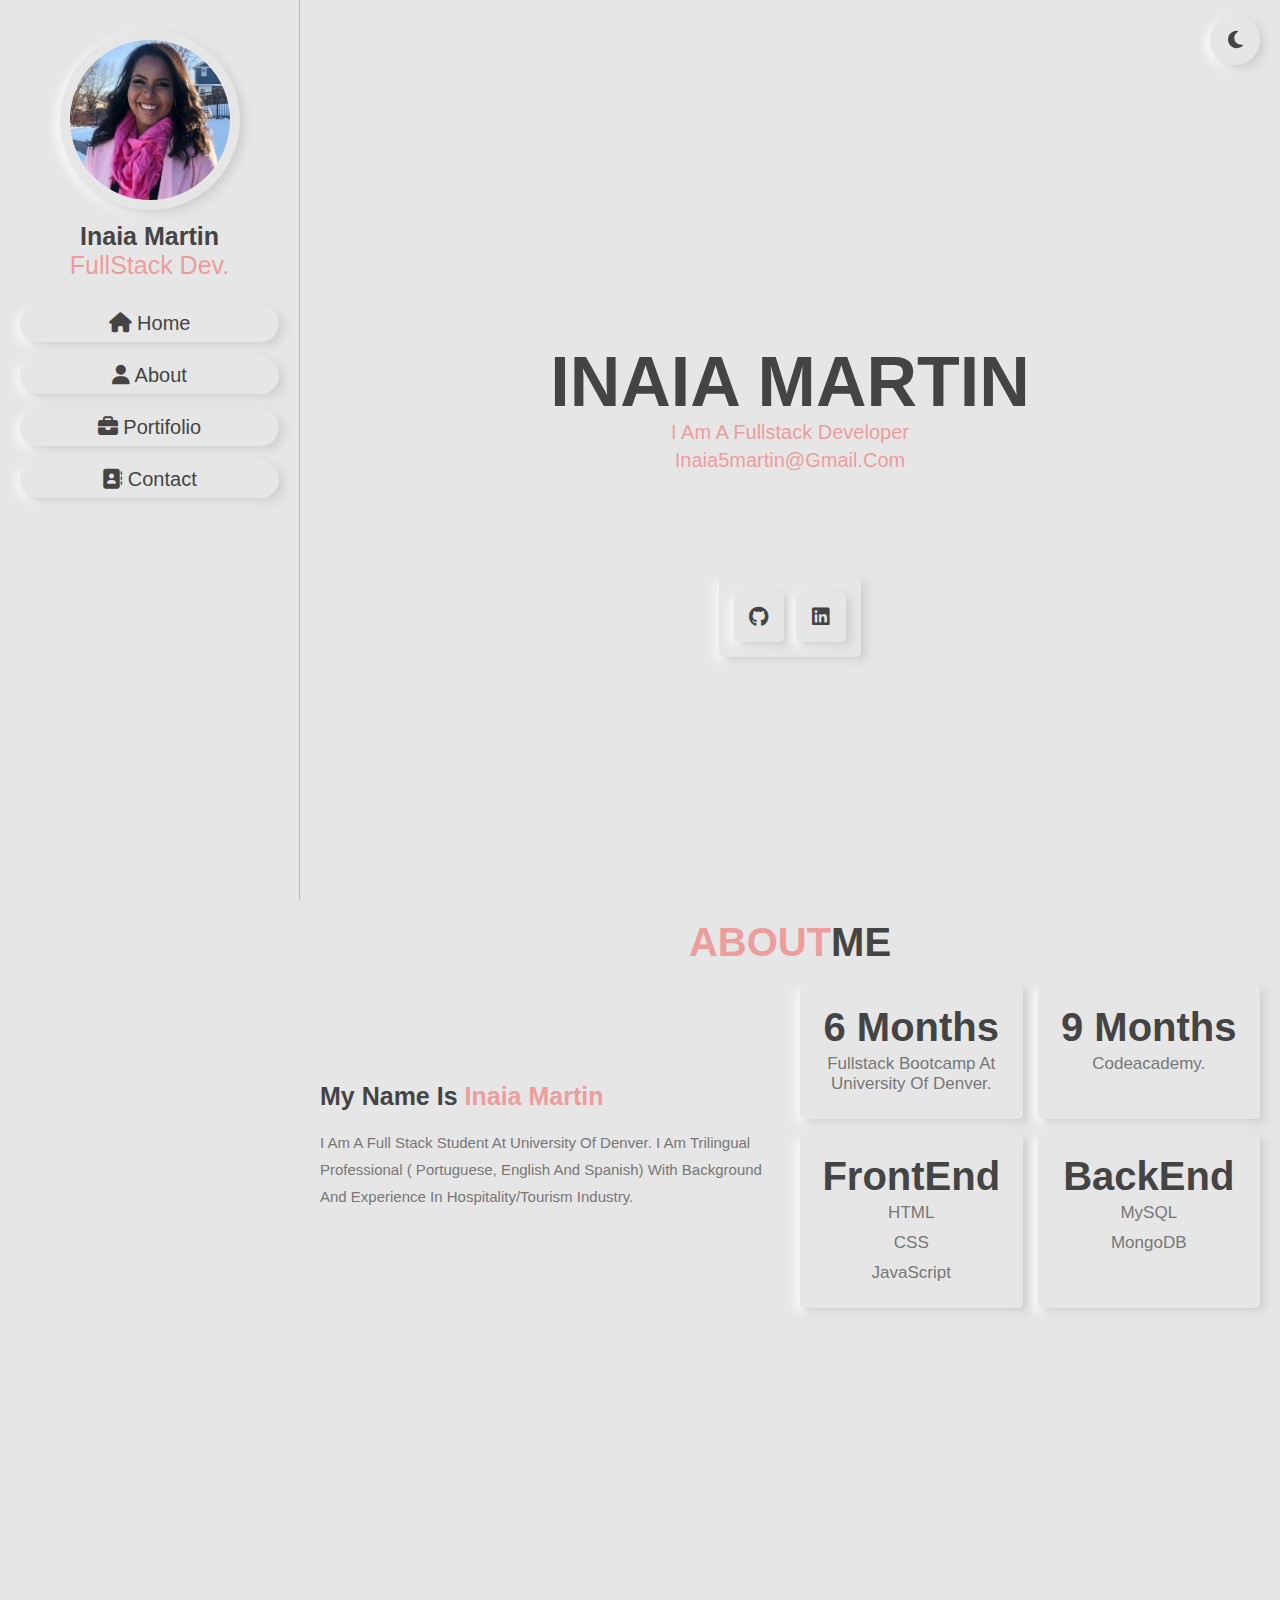
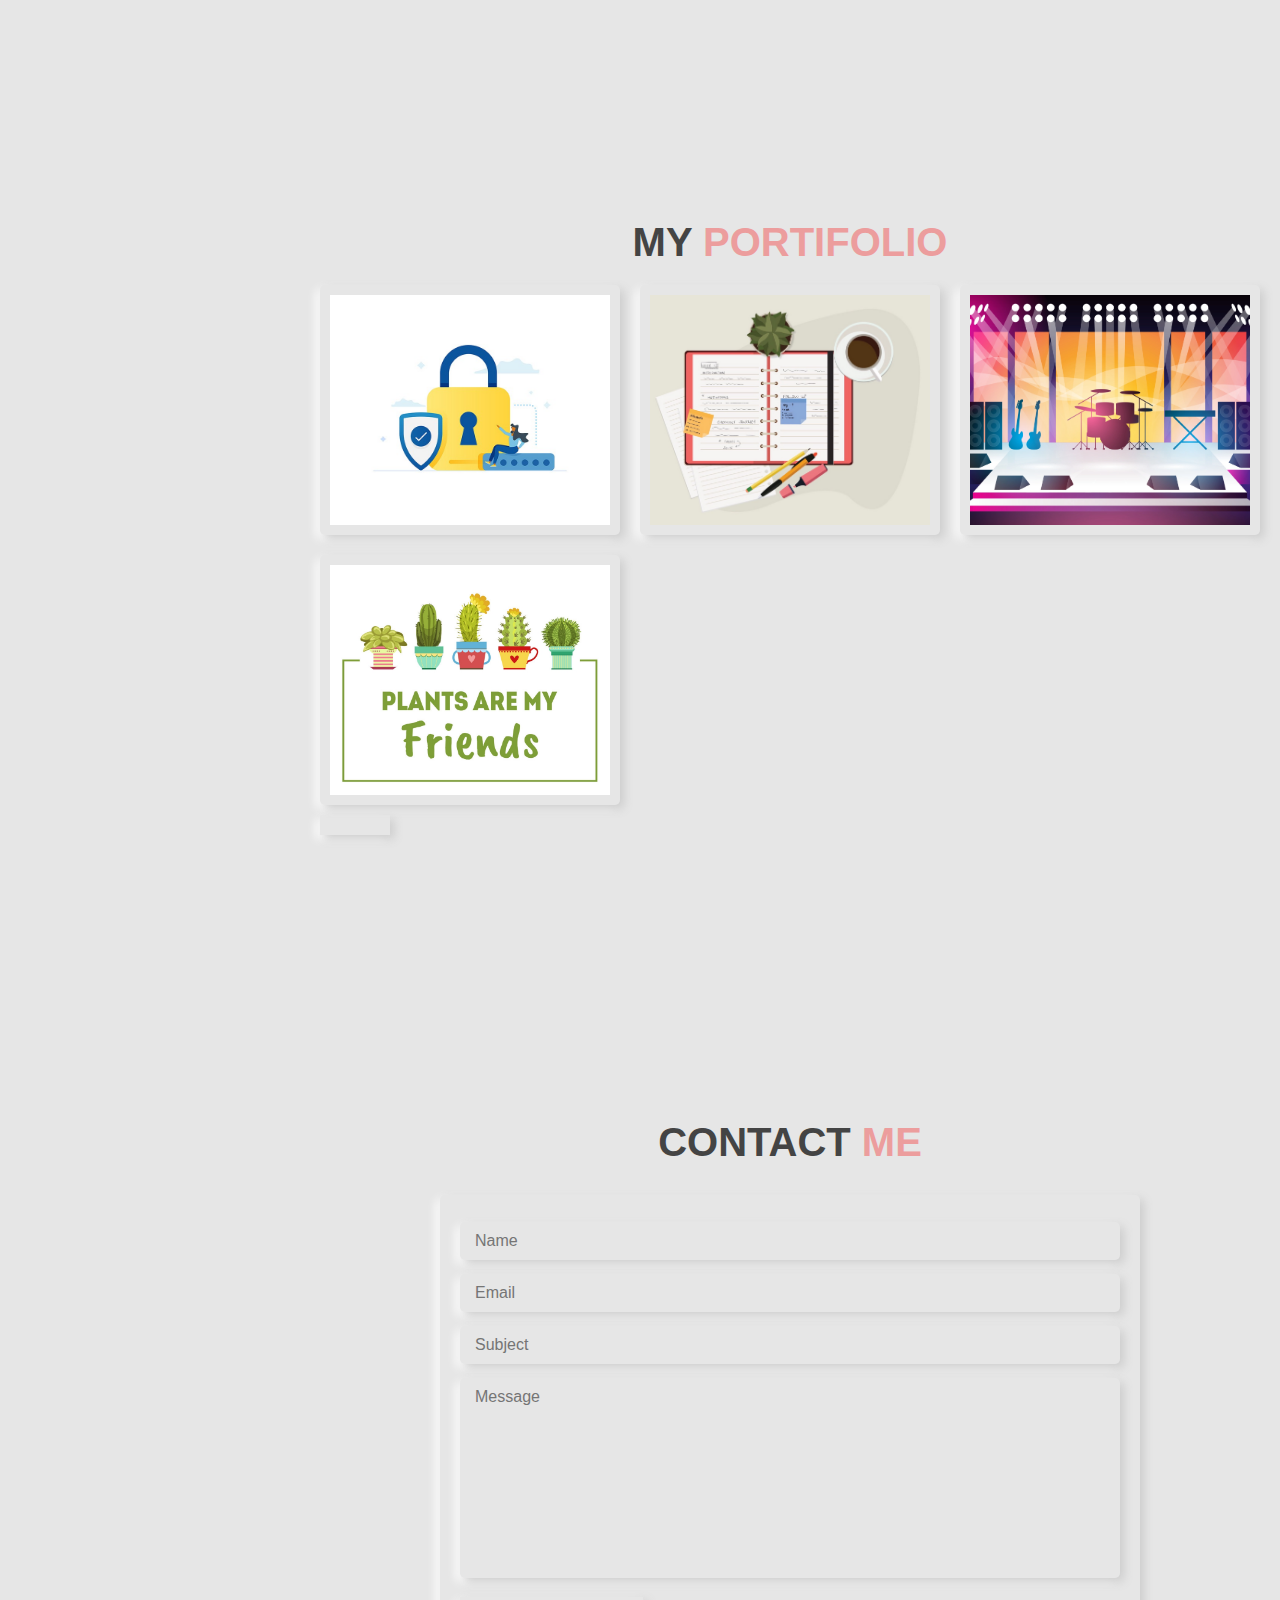
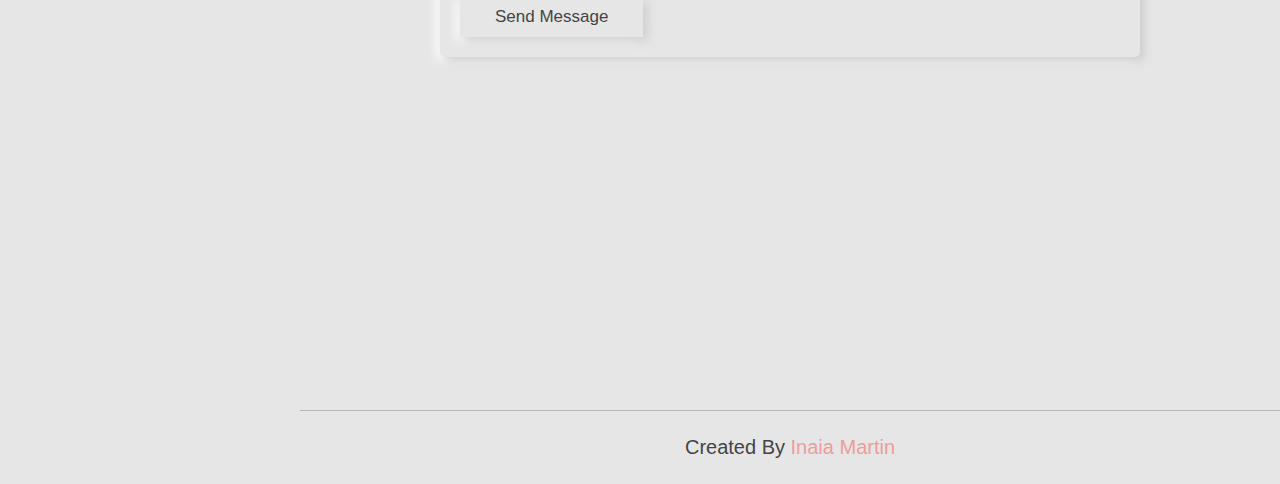
==== index.html @ 0f5310a0 "Merge pull request #1 from InaiaK/update-1" ====
<!DOCTYPE html>
<html lang="en">
<head>
    <meta charset="UTF-8">
    <meta http-equiv="X-UA-Compatible" content="IE=edge">
    <meta name="viewport" content="width=device-width, initial-scale=1.0">
    <title>Home</title>
  <!-- custom css file link  -->
    <link rel="stylesheet" href="css/style.css">

    <!-- font link-->
    <link rel="stylesheet"  href="https://cdnjs.cloudflare.com/ajax/libs/font-awesome/6.1.1/css/all.min.css">
</head>

<body>

<!-- header section-->

<header class="header">

<div class="user">
    <img src="./images/inaia.jpeg" alt ="">
    <h3>Inaia Martin</h3>
    <p>FullStack Dev.</p>
</div>
    <nav class ="navbar">
        <a href="#home"> <i class="fas fa-home"></i><span>                                        Home</span></a>
        <a href="#about"> <i class="fas fa-user"></i><span>                                      About</span></a>
        <a href="#portifolio"> <i class="fas fa-briefcase"></i><span>                            Portifolio</span></a>
        <a href="#contact"> <i class="fas fa-address-book"></i><span>                            Contact</span></a>
    </nav>
</header>

<div id="menu-btn" class="fas fa-bars"></div>

<!-- theme toggler -->
<div id="theme-toggler" class="fas fa-moon"></div>

<!-- home section -->
<section class="home" id="home">

    <div class="content">
        <h3> Inaia Martin</h3>
        <p>I am a fullstack developer</p>         
        <p>inaia5martin@gmail.com</p>
        <a href="#home"></a>
    </div>

<div class="share">
    <a href="https://github.com/InaiaK" target="_blank" class="fab fa-github"></a>
    <a href="https://www.linkedin.com/in/inai%C3%A1-m-52660b16a/" target="_blank" class="fab fa-linkedin"></a>
</div>
</section>

<!-- About section -->

<section class="about" id="about">

    <h1 class="heading"><span>About</span>me</h1>

    <div class="row">
        <div class="content">
            <h3>my name is <span>Inaia Martin</span></h3>
    <p> I am a full stack student at University of Denver.
        I am trilingual professional ( Portuguese, English and Spanish) with background and experience in hospitality/tourism industry.
</p>
        </div>
        <div class="box-container">
            <div class="box">
                <h3>6 months</h3>
                <p>Fullstack bootcamp at University of Denver. </p>
                </div>
                <div class="box">
                    <h3>9 months</h3>
                    <p>Codeacademy.</p>
                    </div>
                    <div class="box">
                        <h3>FrontEnd</h3>
                        <p>HTML </p>
                        <p>CSS </p>
                        <p>JavaScript </p>
                        </div>
                        <div class="box">
                            <h3> BackEnd</h3>
                            <p>MySQL </p>
                            <p>MongoDB</p>
                             </div>

            </div>
        </div>
    </div>
</section>

<!-- Portifolio section -->

<section class="portifolio" id="portifolio">

    <h1 class="heading"> my <span>portifolio</span></h1>

    <div class="box-container">

        <div class="box">
            <img src="images/password.jpeg" alt="password">
            <div class="content">
                <h3>
              <a href="https://inaiak.github.io/Password-generator/" target="_blank">Password-generator</a>
              <a href="https://github.com/InaiaK/Password-generator" target="_blank">(repo link)</a>
            </h3>
        </div>
        </div>
            <div class="box">
                <img src="images/notetaker.jpeg" alt="notetaker">
                <div class="content">
                    <h3>
                  <a href="https://tranquil-dawn-45157.herokuapp.com/" target="_blank">Note taker</a>
                  <a href="https://github.com/InaiaK/Note-Taker" target="_blank">(repo link)</a>
                </h3>
                </div>
            </div>


                <div class="box">
                    <img src="images/event2.webp" alt="event">
                    <div class="content">
                        <h3>
                      <a href="https://inaiak.github.io/eventListener/" target="_blank">eventListner</a>
                      <a href="https://github.com/InaiaK/eventListener" target="_blank">(repo link)</a>
                    </h3>
                    </div>
                </div>

                    <div class="box">
                        <img src="images/plants.jpg" alt="plants">
                        <div class="content">
                            <h3>
                          <a href=" https://plant-friend.herokuapp.com/" target="_blank">Plant Friend</a>
                          <a href="https://github.com/InaiaK/PlantFriend" target="_blank">(repo link)</a>
                        </h3>
                        </div>
                    </div>
    </div>
    <a href="#portifolio" class="btn"></a>
</section>


<!-- Contact section -->


<section class="contact" id="contact">

    <h1 class="heading"> contact <span>me </span></h1>

    <form action="https://formsubmit.co/inaia5martin@gmail.com" method="POST" enctype="text/plain">  
        <input type="text" name="name" placeholder="Name" class="box" required>
        <input type="email" name="email" placeholder="Email" class="box" required>
        <input type="text" name="subject" placeholder="Subject" class="box" required>
        <textarea name="message" class="box" placeholder="Message" id="" cols="30" rows="10"></textarea>
        <input type="submit" value="send message" class="btn">

    </form>
    <a href="#contact"></a>
</section>

<!-- Credits section -->

<div class="credits"> created by <span>inaia martin</span></div>



    <!-- js file link-->
    <script type="text/javascript" src="script.js"></script>
</body>
</html>
---- css/style.css ----
@import url('https://fonts.googleapis.com/css2?family=Dancing+Script:wght@600&family=Hind+Siliguri:wght@300;600&family=Inspiration&family=Lobster&family=Roboto+Slab:wght@300&family=Rubik:ital,wght@0,500;1,300&display=swap');

:root{
    --pink: #ec9d9d;
    --black:#444;
    --light-color:#777;
    --bg-color:#e6e6e6;
    --border:.1rem solid rgba(0,0,0,.2);
    --box-shadow:.4rem .4rem 1rem #ccc,
                  -.4rem .4rem 1rem #fff;
    --box-shadow-inset:.4rem .4rem 1rem #ccc inset,
                 -.4rem .4rem 1rem #fff inset;
}

*{
    font-family: 'Dancing', arial;
    margin:0; padding:0;
    box-sizing: border-box;
    outline: none; border:none;
    text-decoration: none;
    text-transform: capitalize;
    transition: .2s linear;
}

html{
    font-size: 62.5% ;
    overflow-x: hidden;
    scroll-behavior: smooth;
}

body{
    background: var(--bg-color);
    padding-left: 30rem;
}

body.active{
    --black:#fff;
    --light-color:#ddd;
    --bg-color:#222;
    --border:.1rem solid rgba(0,0,0,.4);
    --box-shadow:.4rem .4rem 1rem #111,
                  -.4rem .4rem 1rem #333;
    --box-shadow-inset:.4rem .4rem 1rem #111 inset,
                 -.4rem .4rem 1rem #333 inset;

}

section{
    min-height: 100vh ;
    padding:2rem;
}

.btn{
    margin-top: 1rem;
    display:inline-block;
    padding:1rem 3.5rem;
    border-right: .5rem;
    font-size: 1.7rem;
    cursor:pointer;
    background: none;
    color:var(--black);
    box-shadow: var(--box-shadow);
}

.btn:hover{
    box-shadow: var(--box-shadow-inset);
    color:var(--pink);
}

.heading{
    text-align: center;
    font-size: 4rem;
    color:var(--black);
    text-transform: uppercase;
    padding-bottom: 2rem;
}

.heading span{
    color:var(--pink);
    text-transform: uppercase;
}

.header{
    position: fixed;
    top:0; left:0;
    z-index:999;
    background: var(--bg-color);
    width: 30rem;
    border-right: var(--border);
    height: 100%;
    padding:2rem;
    text-align: center;
}

.header .user img{
    border-radius: 50%;
    margin:1rem 0;
    border:1rem solid transparent;
    border-right: 50%;
    height: 18rem;
    width:18rem;
    box-shadow: var(--box-shadow) ;
}

.header .user h3{
    color:var(--black);
    font-size:2.5rem;
}

.header .user p{
    color:var(--pink);
    font-size:2.5rem;
}

.header .navbar{
    padding-top:1rem;
}

.header .navbar a{
    display: block;
    margin:1.5rem 0;
    padding: .7rem;
    border-radius: 5rem;
    font-size: 2rem;
    box-shadow: var(--box-shadow);
    color:var(--black);
}

.header .navbar a:hover{
    box-shadow: var(--box-shadow-inset);
}

#menu-btn{
    position: fixed;
    top:1.5rem; left: 2rem;
    z-index: 1000;
    height: 5rem;
    width: 5rem;
    line-height: 5rem;
    border-radius: 50%;
    font-size: 2rem;
    cursor: pointer;
    box-shadow: var(--box-shadow);
    text-align: center;
    color: var(--black);
    display: none;
}

#menu-btn:hover{
    color:var(--pink);
    box-shadow: var(--box-shadow-inset);
}

#theme-toggler{
    position: fixed;
    top:1.5rem; right: 2rem;
    z-index: 1000;
    height: 5rem;
    width: 5rem;
    line-height: 5rem;
    border-radius: 50%;
    font-size: 2rem;
    cursor: pointer;
    box-shadow: var(--box-shadow);
    text-align: center;
    color: var(--black);   
}


#theme-toggler:hover{
    color:var(--pink);
    box-shadow: var(--box-shadow-inset);
}

.home{
    display: flex;
    flex-flow: column;
    align-items: center;
    justify-content: center;
    text-align: center;
}

.home .content h3{
    font-size: 7rem;
    color:var(--black);
    line-height: 1.1;
    text-transform: uppercase;
}

.home .content p{
    font-size: 2rem;
    color:var(--pink);
    padding-bottom: .5rem;
}


.home .share{
    position: relative;
    top:10rem;
    border-radius: .5rem;
    box-shadow: var(--box-shadow);
    padding: 1rem;
}

.home .share a{
    height: 5rem;
    width: 5rem;
    line-height: 5rem;
    box-shadow: var(--box-shadow);
    margin:.5rem;
    font-size: 2rem;
    color:var(--black);
    border-radius: .5rem;
}

.home .share a:hover{
    box-shadow: var(--box-shadow);
    color:var(--pink);
}

.about .row{
    display: flex;
    align-items: center;
    flex-wrap: wrap-reverse;
    gap:2rem;
}

.about .row .box-container{
    flex:1 1 40rem;
    display: flex;
    gap: 1.5rem;
    flex-wrap: wrap;
}

.about .row .box-container .box{
flex:1 1 18rem;
text-align: center;
padding:2rem;
border-radius: .5rem;
box-shadow: var(--box-shadow);
}

.about .row .box-container .box h3{
    font-size: 4rem;
    color:var(--black);
    line-height: 1.1;
}

.about .row .box-container .box p{
    font-size: 1.7rem;
    color:var(--light-color);
    padding:.5rem 0;
}


.about .row .content{
    flex:1 1 40rem;
}

.about .row .content h3{
  font-size: 2.5rem;
  color:var(--black);
  line-height: 1.8;
}

.about .row .content h3 span{
    color:var(--pink);

  }

.about .row .content p{
    font-size: 1.5rem;
    color:var(--light-color);
    line-height: 1.8;
    padding:1rem 0;
  }

  .portifolio .box-container{
      display:grid;
      grid-template-columns: repeat(auto-fit,minmax(27rem,1fr));
      gap: 2rem;
  }

  .portifolio .box-container .box{
    height: 25rem;
    border-radius: .5rem;
    overflow: hidden;
    box-shadow: var(--box-shadow);
    position: relative;
    border:1rem solid transparent;
}

.portifolio .box-container .box img{
    height: 100%;
    width: 100%;
    object-fit: cover;
}

.portifolio .box-container .box .content{
position: absolute;
top:0; left:0;
height: 100%;
width: 100%;
background: var(--bg-color);
display: grid;
place-items: center;
transform: scale(0);
}
.portifolio .box-container .box:hover .content{
    transform: scale(1);

}

.portifolio .box-container .box .content .h3{
    font-size: 5rem;
    color:var(--black);
    text-transform: uppercase;
    transform: translateY(-5rem);
    opacity: 0;
    transition-delay: .3s;
}

.portifolio .box-container .box:hover .content .h3{
    transform: translateY(0rem);
    opacity: 0;
}

.contact form{
    margin: 1rem auto;
    max-width: 70rem;
    border-radius: .5rem;
    box-shadow: var(--box-shadow);
    padding:2rem;
}

.contact form .box{
    padding: 1rem 1.5rem;
    width: 100%;
    background: none;
    color:var(--black);
    font-size: 1.6rem;
    text-transform: none;
    margin:.7rem 0;
    box-shadow: var(--box-shadow);
    border-radius: .5rem;
}

.contact form textarea{
    height: 20rem;
    resize: none;

}

.contact form .box:focus{
    box-shadow: var(--box-shadow-inset);
}

.credits{
    font-size: 2rem;
    text-align: center;
    padding:2.5rem 1rem;
    margin-top: 1rem;
    border-top: var(--border);
    color:var(--black)
}

.credits span{
    color:var(--pink)
}



/* media queries */
@media (max-width:991px){

    html{
        font-size: 55% ;
    }

    body{
        padding-left: 0;
    }
    .header{
        left: -110%;
    }
    .header.active{
        left:0%;
        transition:.4s linear;
    }
    #menu-btn{
        display:initial;
    }    
}

@media (max-width:450px){
    html{
        font-size: 50% ;
    }
    .header{
        width: 100%;
        border-right: 0;
    }
}
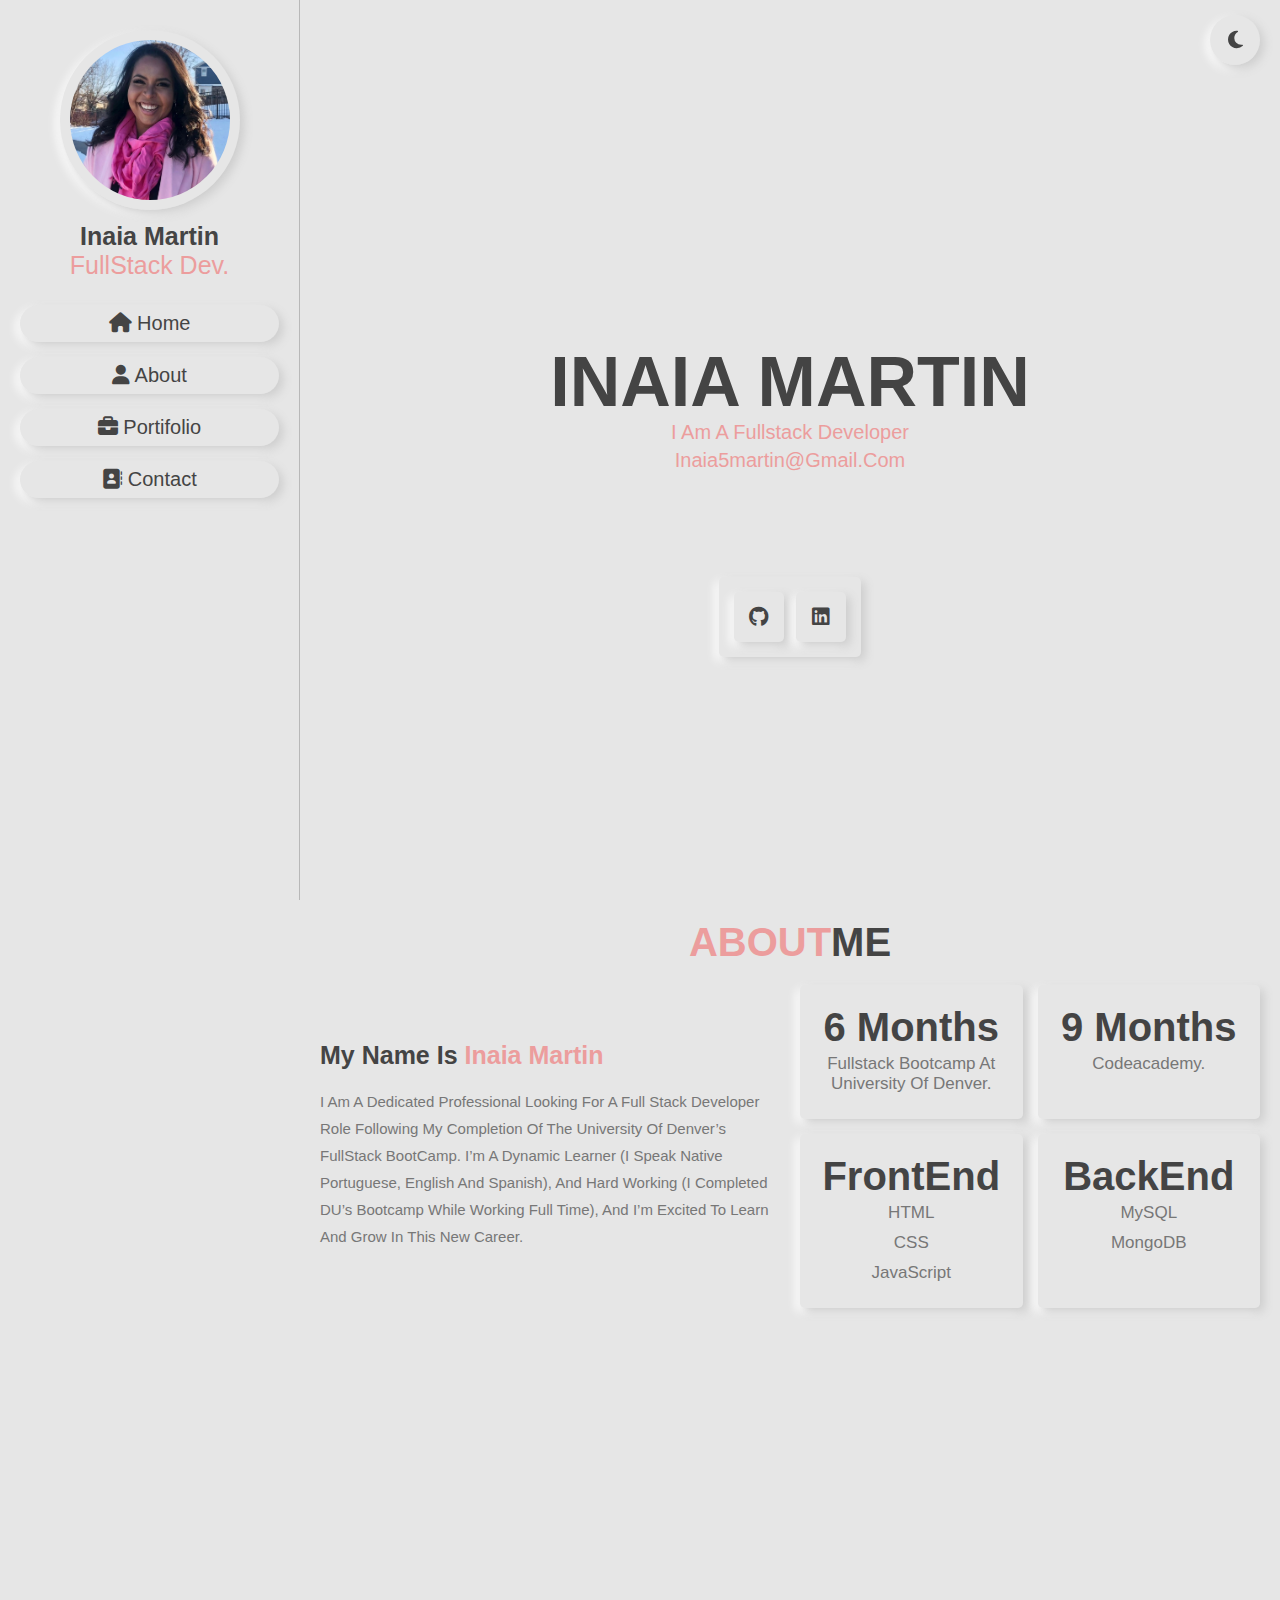
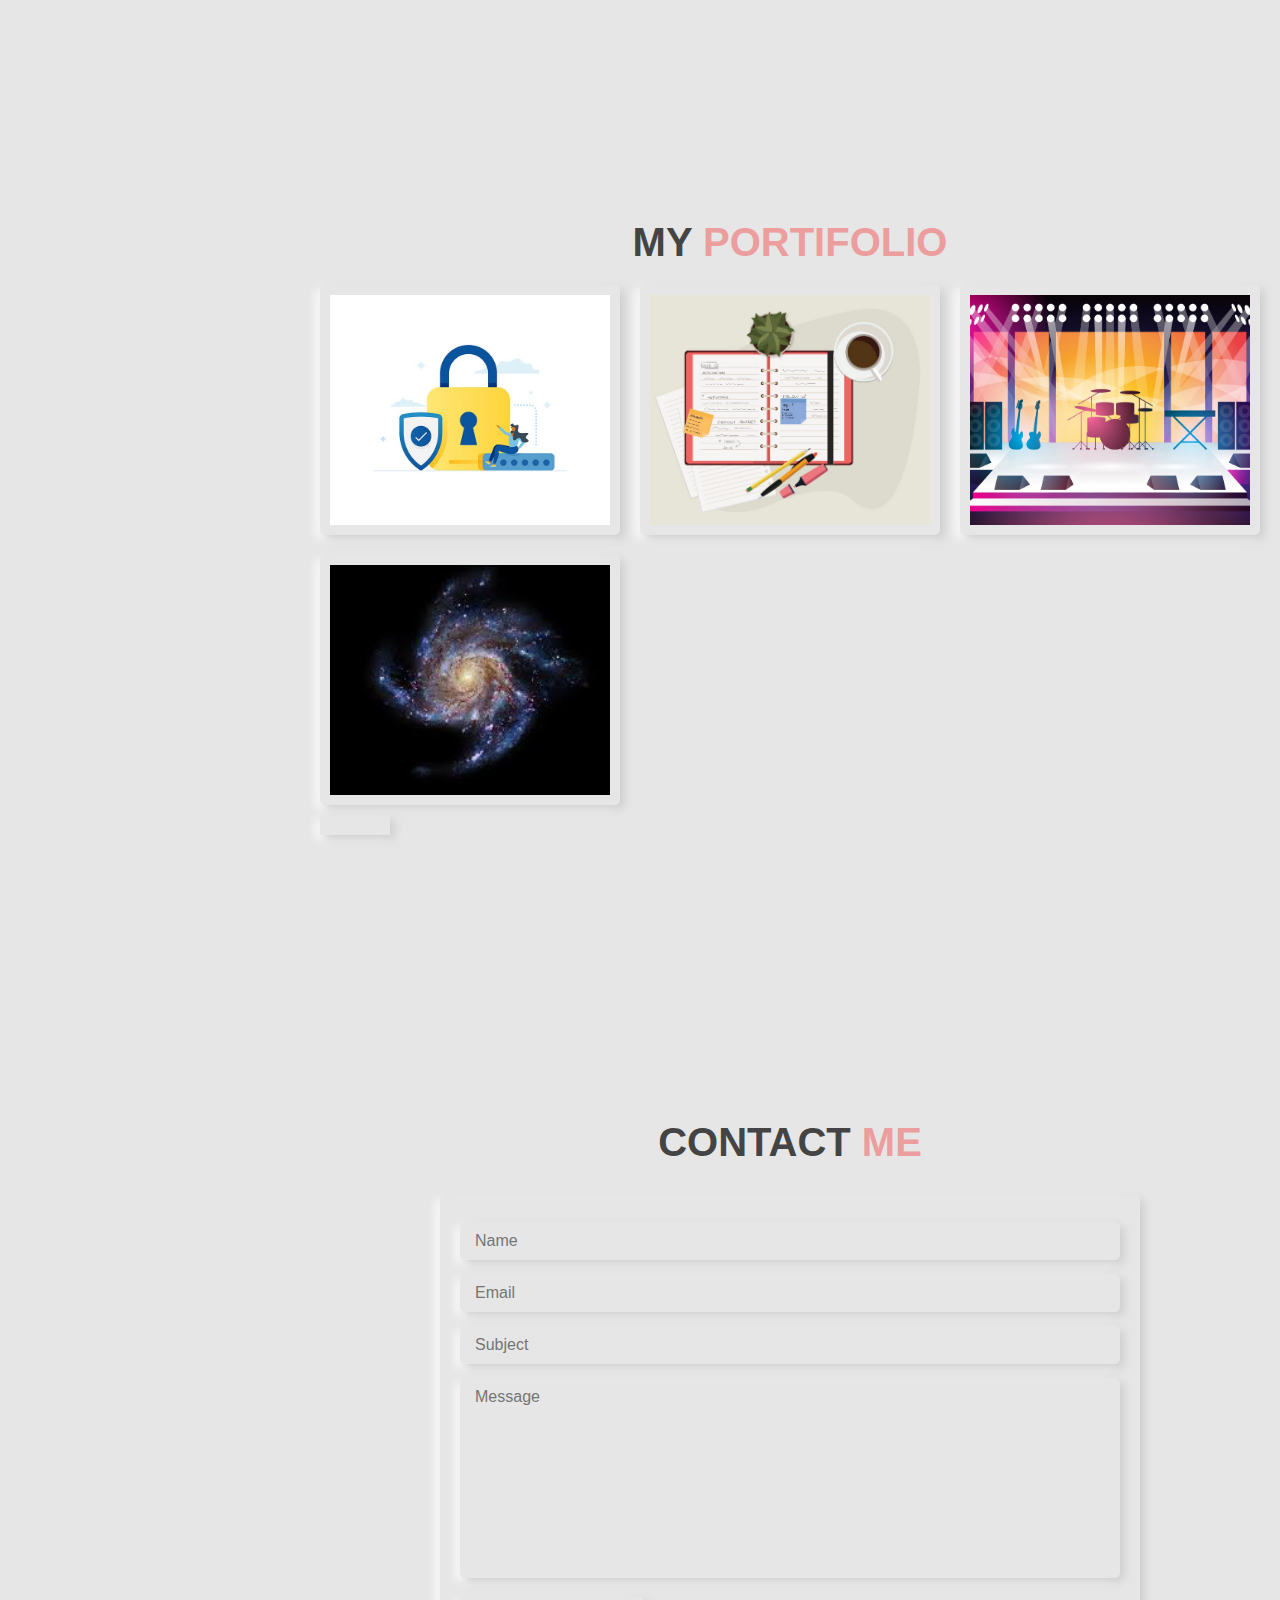
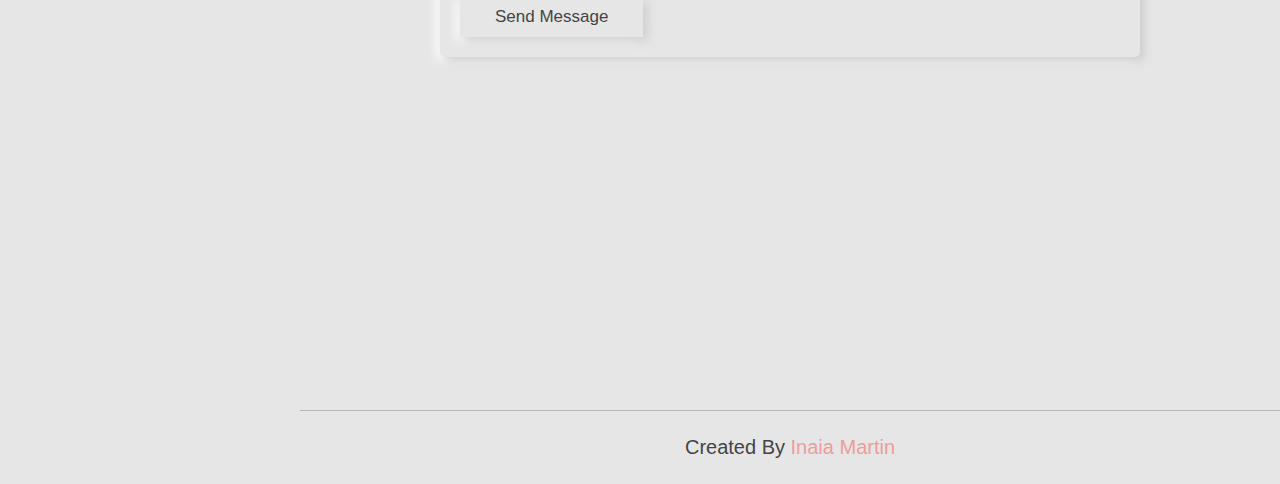
==== commit e0b97a14: "updated about me" ====
--- a/index.html
+++ b/index.html
@@ -61,8 +61,9 @@
     <div class="row">
         <div class="content">
             <h3>my name is <span>Inaia Martin</span></h3>
-    <p> I am a full stack student at University of Denver.
-        I am trilingual professional ( Portuguese, English and Spanish) with background and experience in hospitality/tourism industry.
+    <p> I am a dedicated professional looking for a full stack developer role following my completion of the University of Denver’s FullStack BootCamp. 
+        I’m a dynamic learner (I speak native Portuguese, English and Spanish), and hard working (I completed DU’s bootcamp while working full time), and I’m excited to learn and grow in this new career. 
+
 </p>
         </div>
         <div class="box-container">
@@ -130,11 +131,11 @@
                 </div>
 
                     <div class="box">
-                        <img src="images/plants.jpg" alt="plants">
+                        <img src="images/realfake.jpg" alt="real-fake-store">
                         <div class="content">
                             <h3>
-                          <a href=" https://plant-friend.herokuapp.com/" target="_blank">Plant Friend</a>
-                          <a href="https://github.com/InaiaK/PlantFriend" target="_blank">(repo link)</a>
+                          <a href="https://real-fake-store.herokuapp.com/" target="_blank">real-fake-store</a>
+                          <a href="https://github.com/darrinling/real-fake-store" target="_blank">(repo link)</a>
                         </h3>
                         </div>
                     </div>
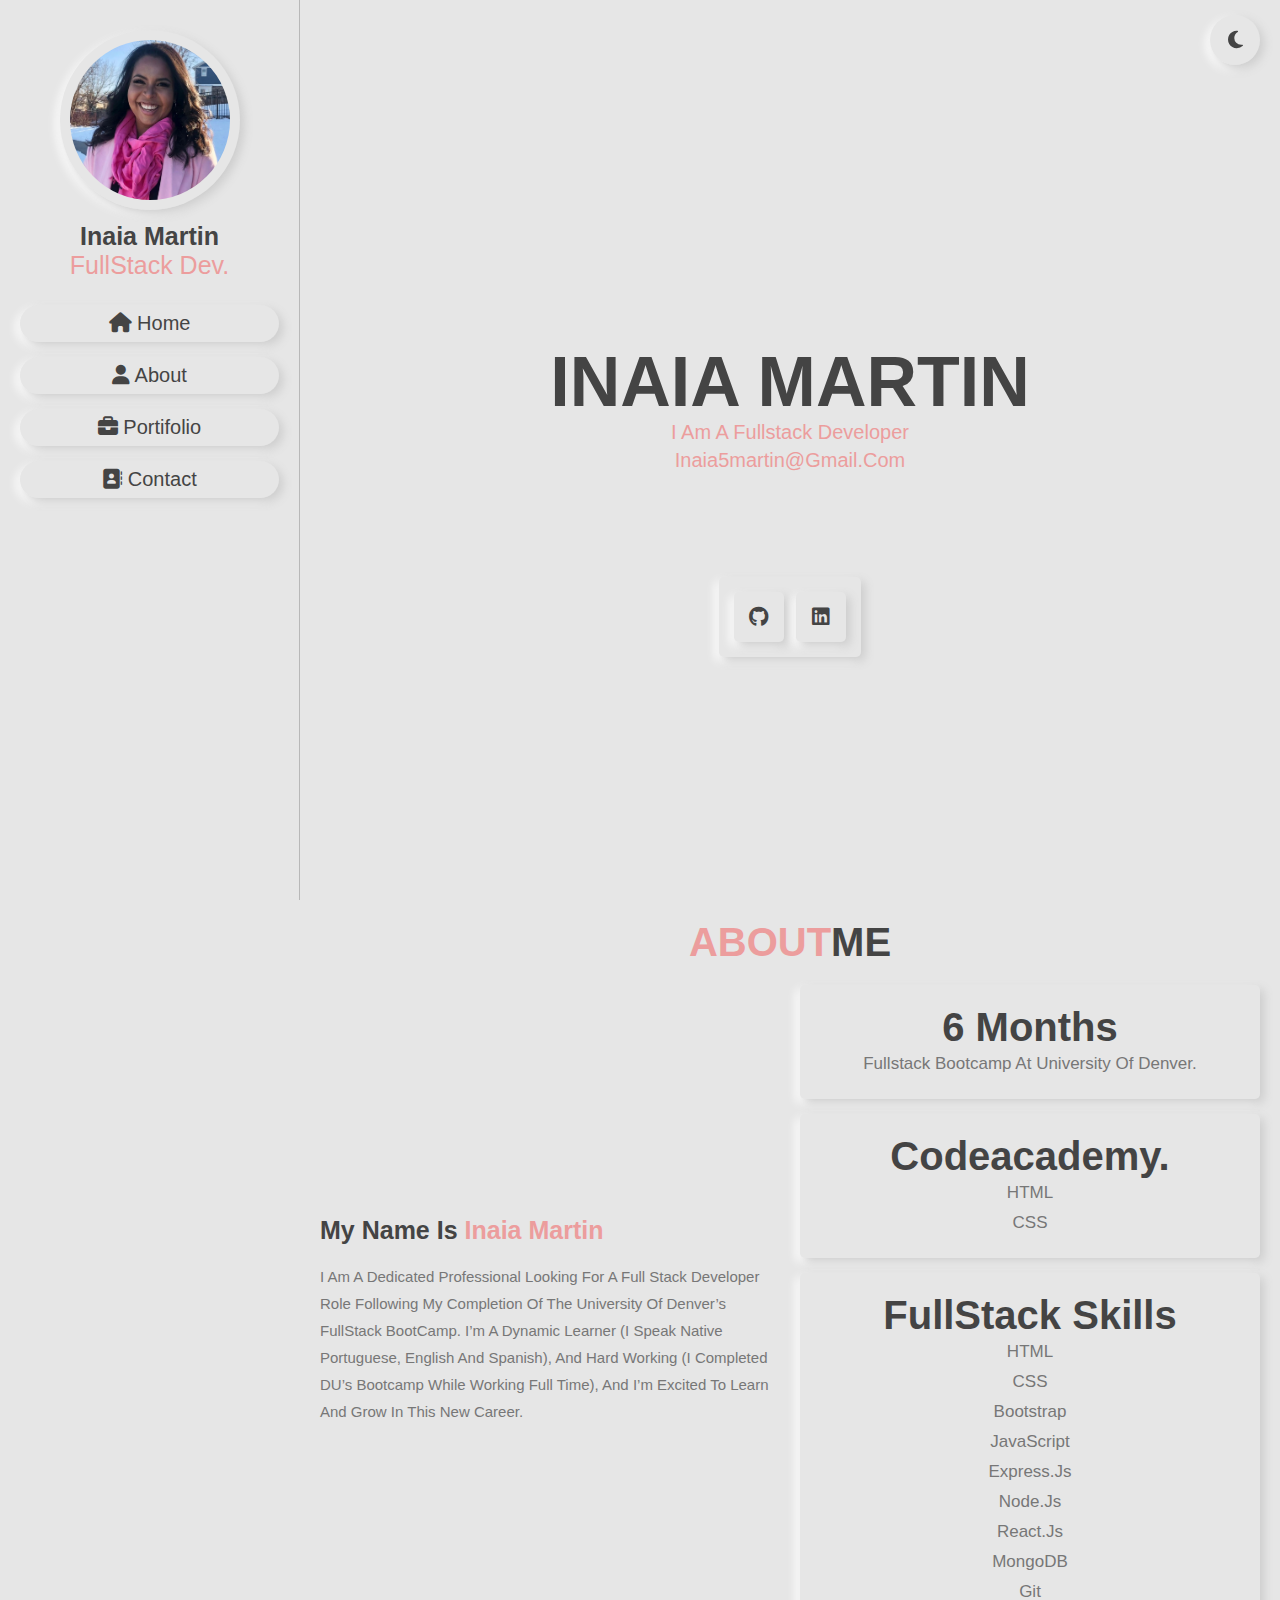
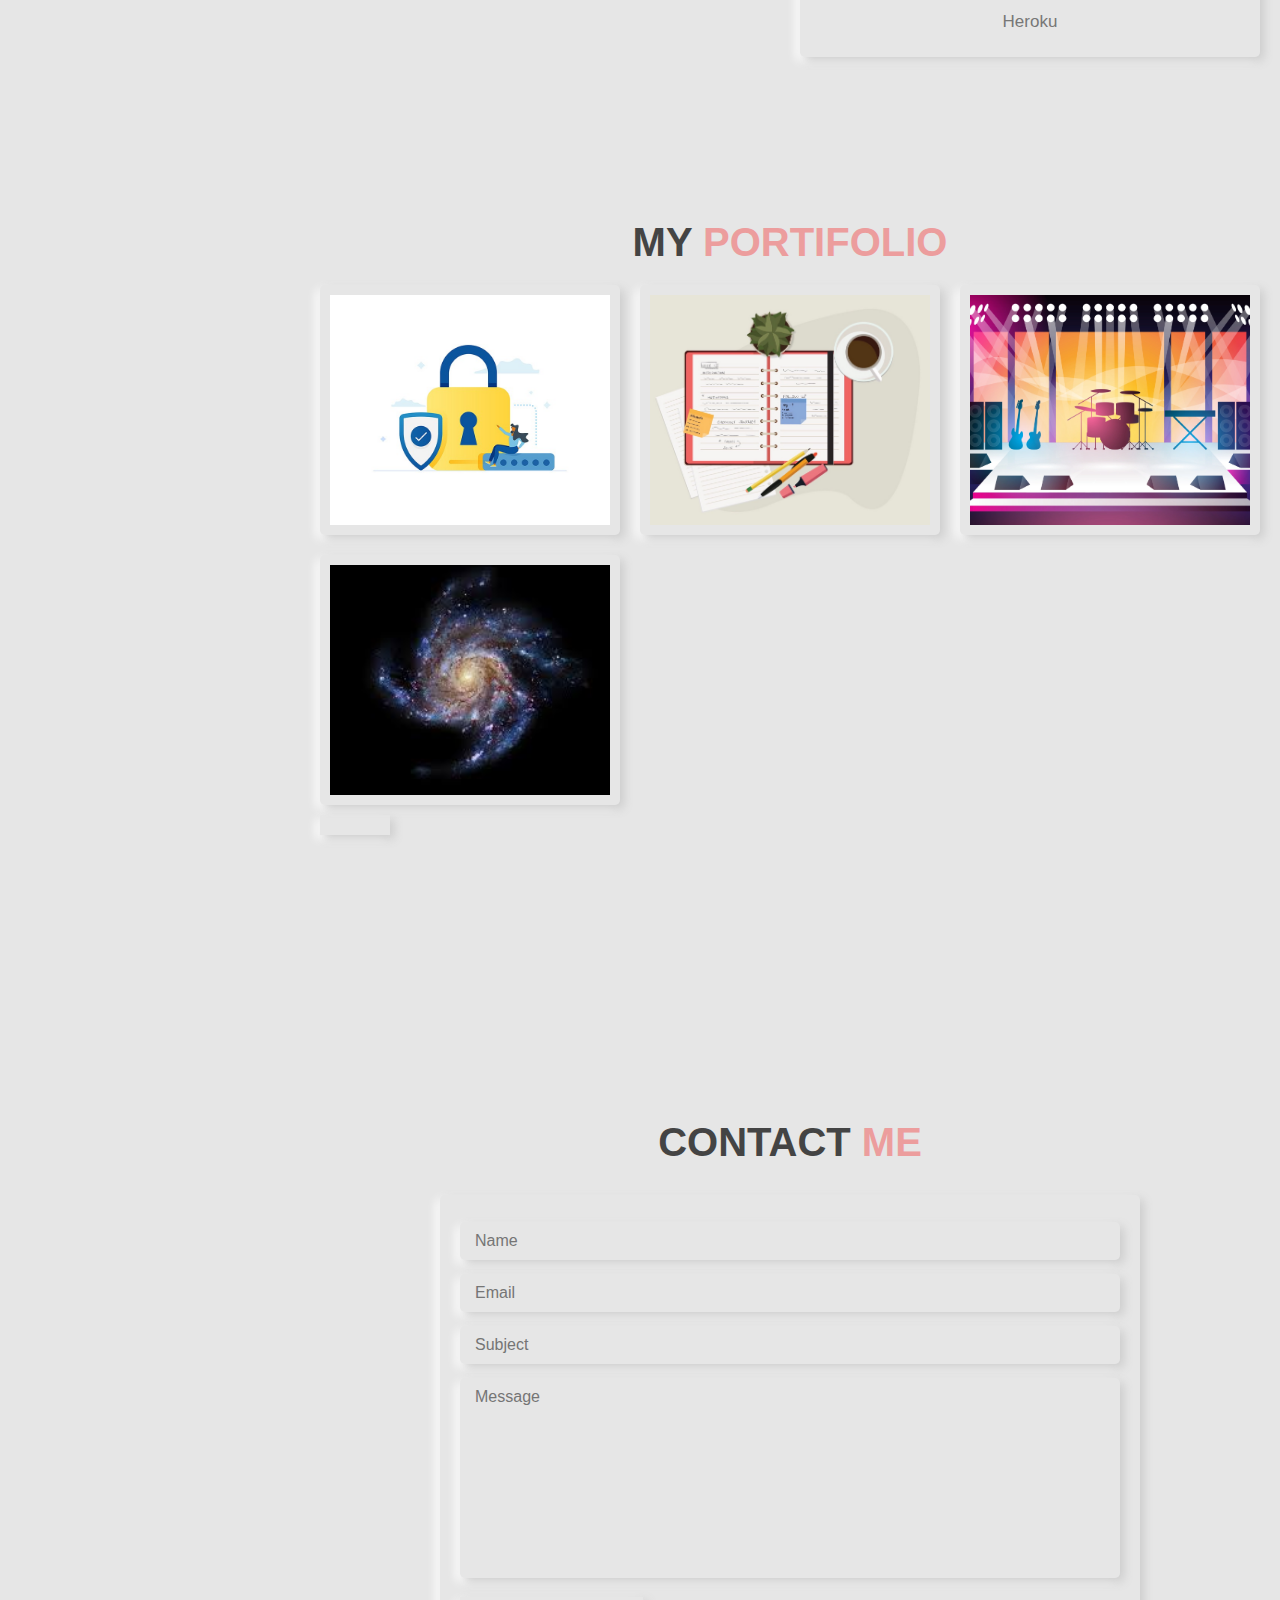
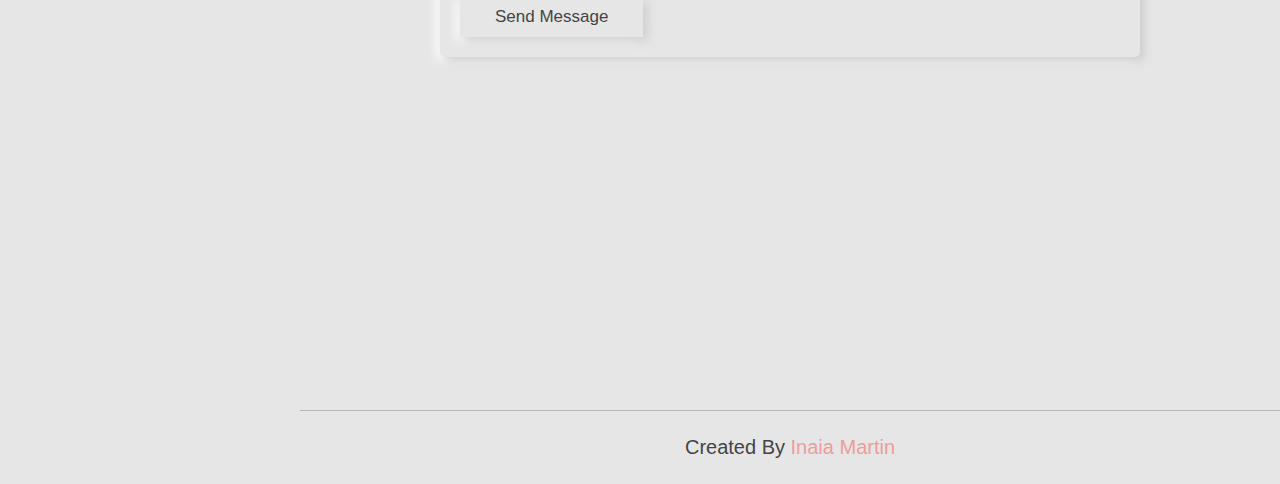
==== commit 982b7448: "updated portifolio" ====
--- a/index.html
+++ b/index.html
@@ -72,20 +72,28 @@
                 <p>Fullstack bootcamp at University of Denver. </p>
                 </div>
                 <div class="box">
-                    <h3>9 months</h3>
-                    <p>Codeacademy.</p>
+                    <h3>Codeacademy.</h3>
+                    <p>HTML</p>
+                    <p>CSS</p>
                     </div>
                     <div class="box">
-                        <h3>FrontEnd</h3>
+                        <h3>FullStack Skills</h3>
                         <p>HTML </p>
                         <p>CSS </p>
+                        <p>Bootstrap </p>
                         <p>JavaScript </p>
+                        <p>Express.js </p>
+                        <p>Node.js </p>
+                        <p>React.Js </p>
+                        <p>MongoDB</p>
+                        <p>Git</p>
+                        <p>Heroku</p>
                         </div>
-                        <div class="box">
+                        <!-- <div class="box">
                             <h3> BackEnd</h3>
                             <p>MySQL </p>
                             <p>MongoDB</p>
-                             </div>
+                             </div> -->
 
             </div>
         </div>
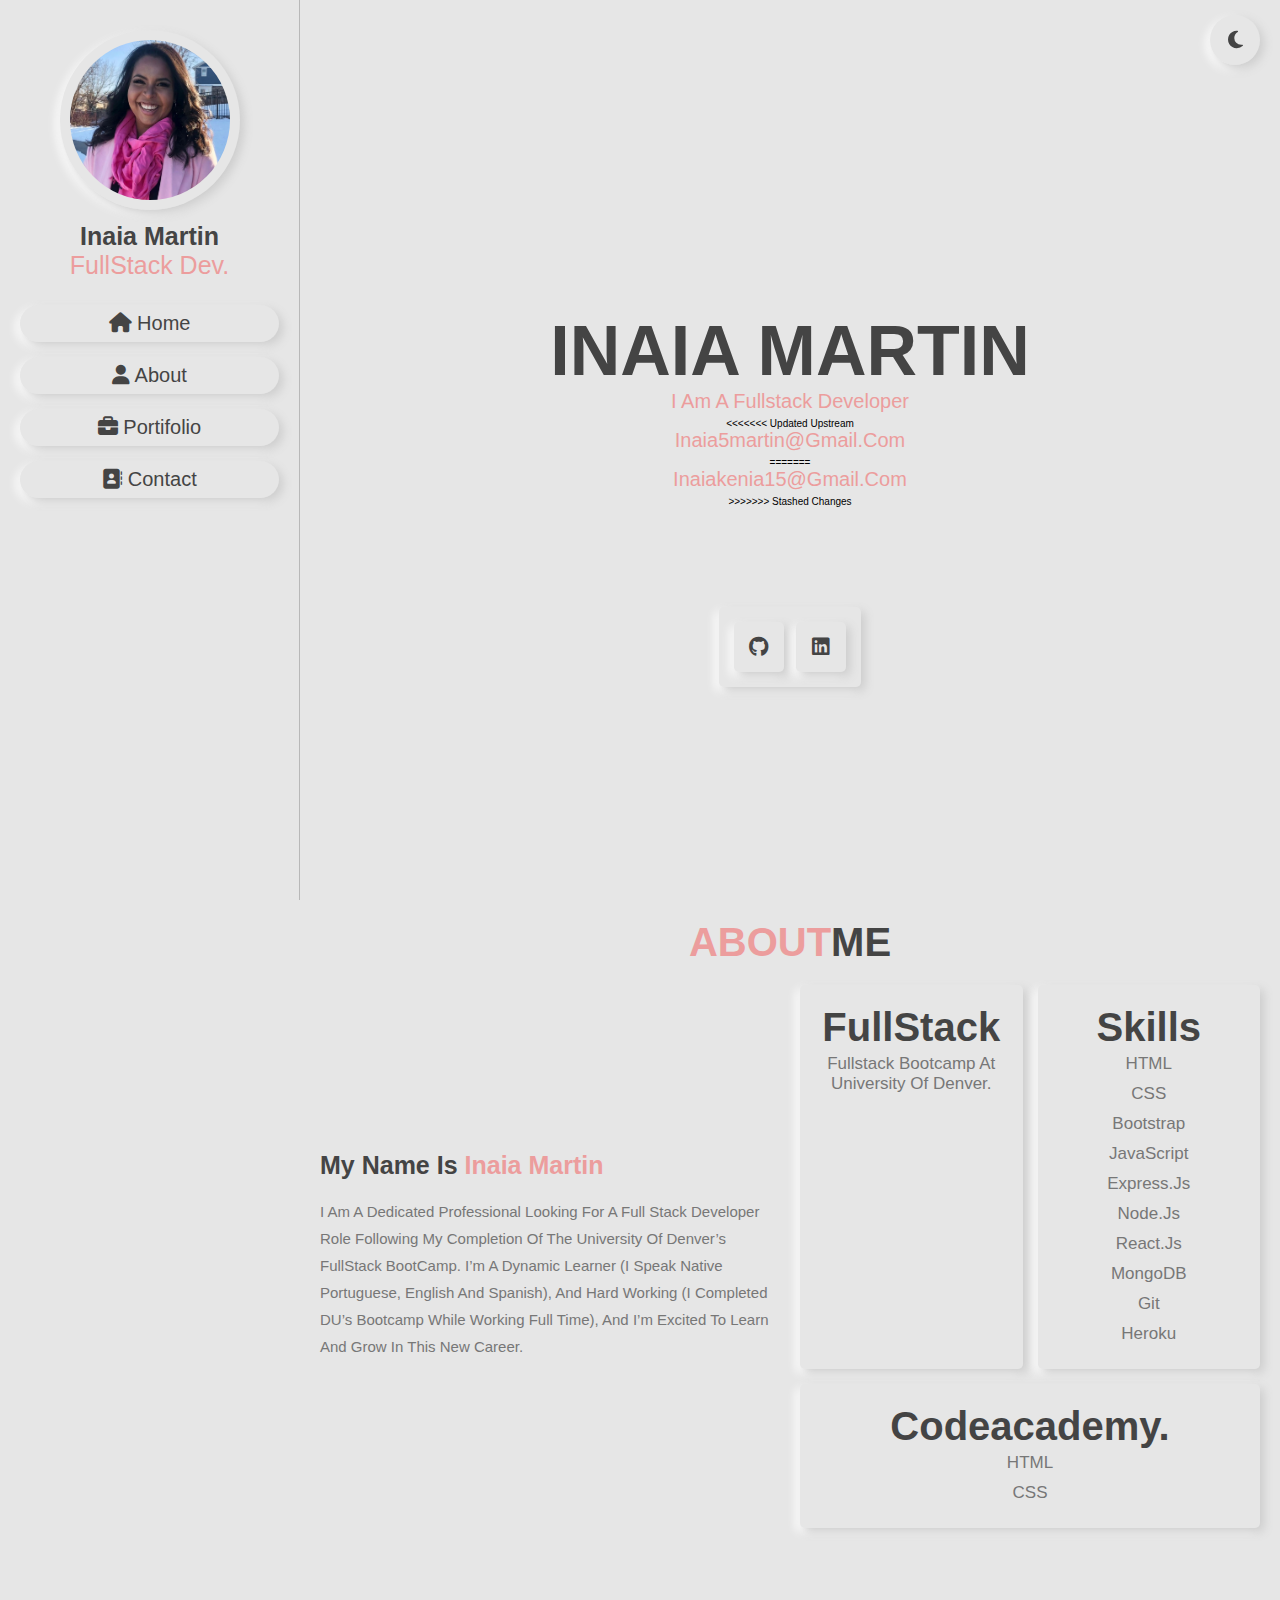
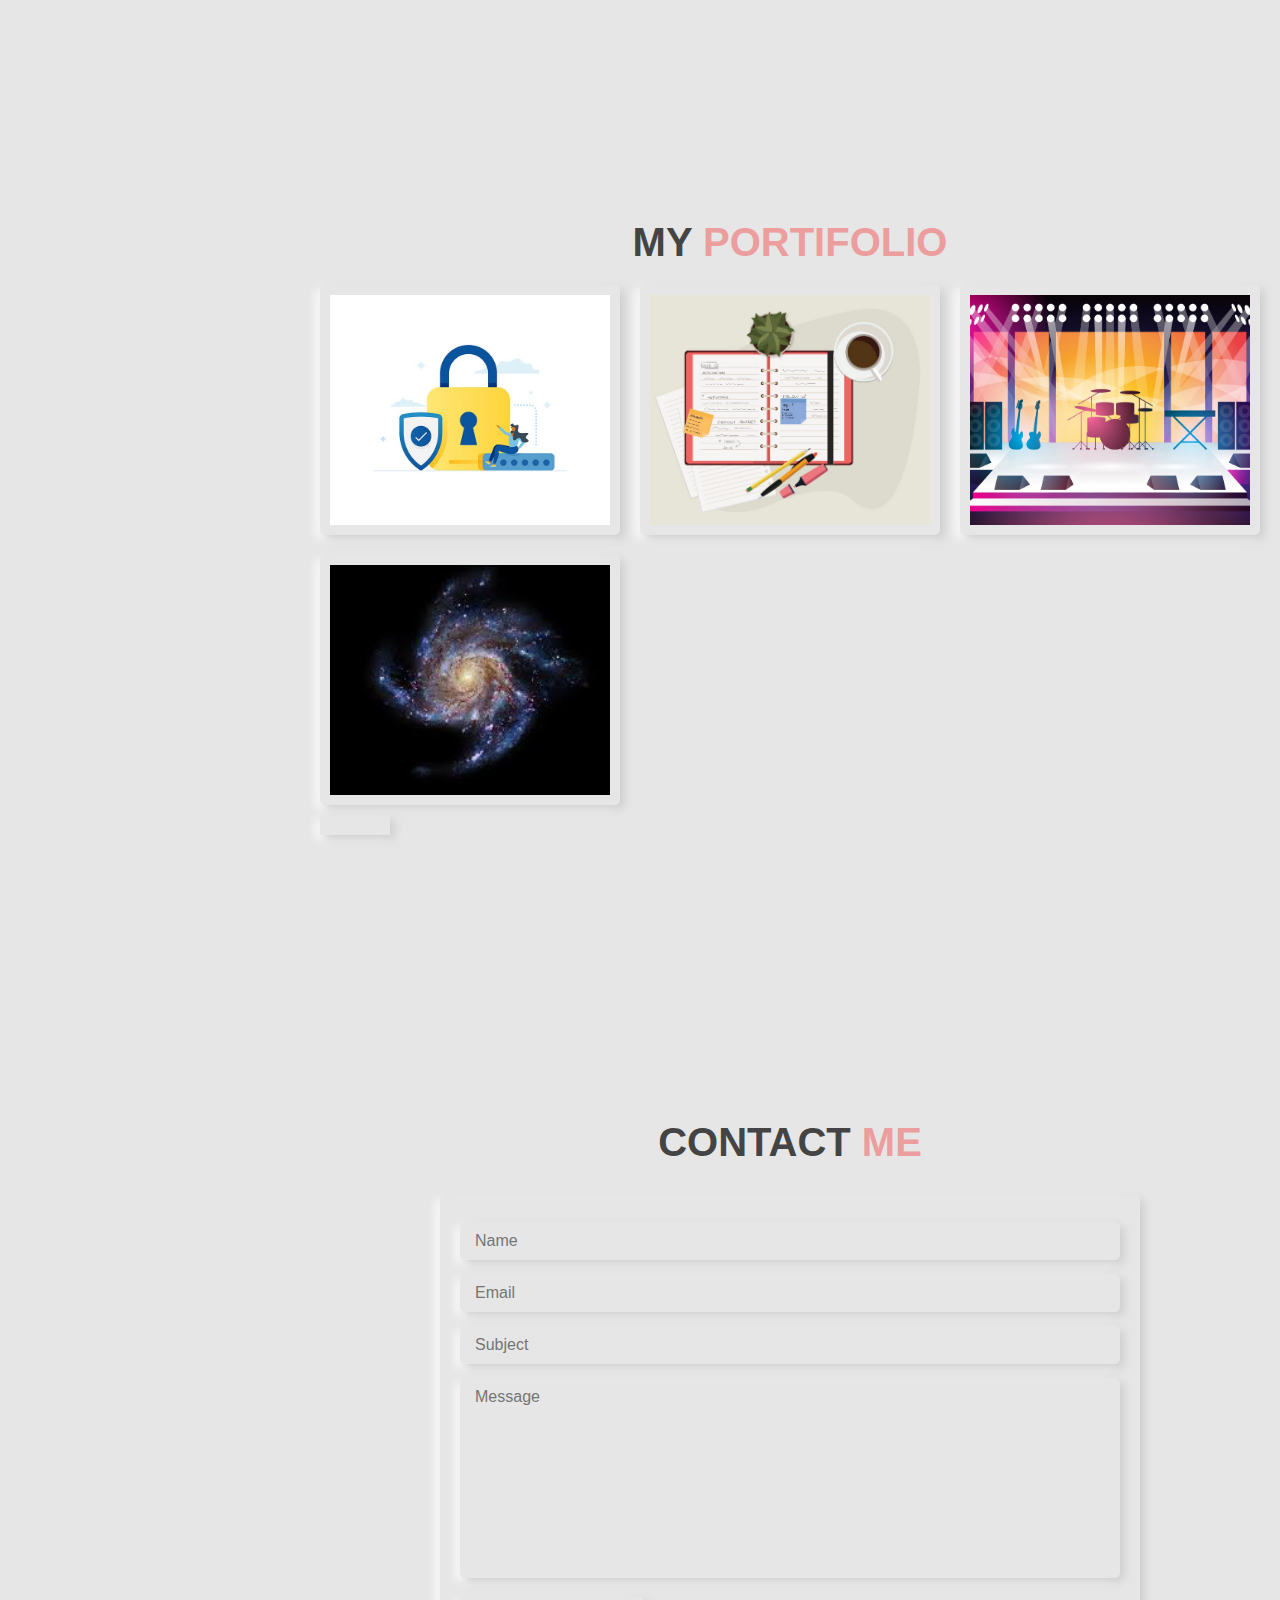
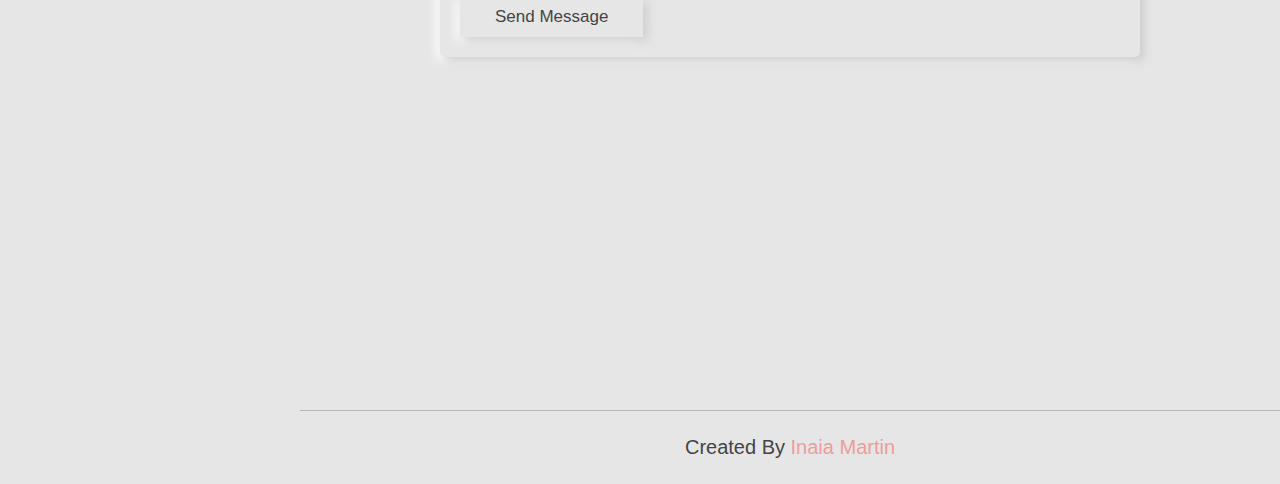
==== commit 6674bb73: "updated portifolio" ====
--- a/index.html
+++ b/index.html
@@ -42,7 +42,11 @@
     <div class="content">
         <h3> Inaia Martin</h3>
         <p>I am a fullstack developer</p>         
+<<<<<<< Updated upstream
         <p>inaia5martin@gmail.com</p>
+=======
+        <p>inaiakenia15@gmail.com</p>
+>>>>>>> Stashed changes
         <a href="#home"></a>
     </div>
 
@@ -68,16 +72,11 @@
         </div>
         <div class="box-container">
             <div class="box">
-                <h3>6 months</h3>
+                <h3>FullStack</h3>
                 <p>Fullstack bootcamp at University of Denver. </p>
                 </div>
-                <div class="box">
-                    <h3>Codeacademy.</h3>
-                    <p>HTML</p>
-                    <p>CSS</p>
-                    </div>
                     <div class="box">
-                        <h3>FullStack Skills</h3>
+                        <h3>Skills</h3>
                         <p>HTML </p>
                         <p>CSS </p>
                         <p>Bootstrap </p>
@@ -89,6 +88,11 @@
                         <p>Git</p>
                         <p>Heroku</p>
                         </div>
+                        <div class="box">
+                            <h3>Codeacademy.</h3>
+                            <p>HTML</p>
+                            <p>CSS</p>
+                            </div>
                         <!-- <div class="box">
                             <h3> BackEnd</h3>
                             <p>MySQL </p>
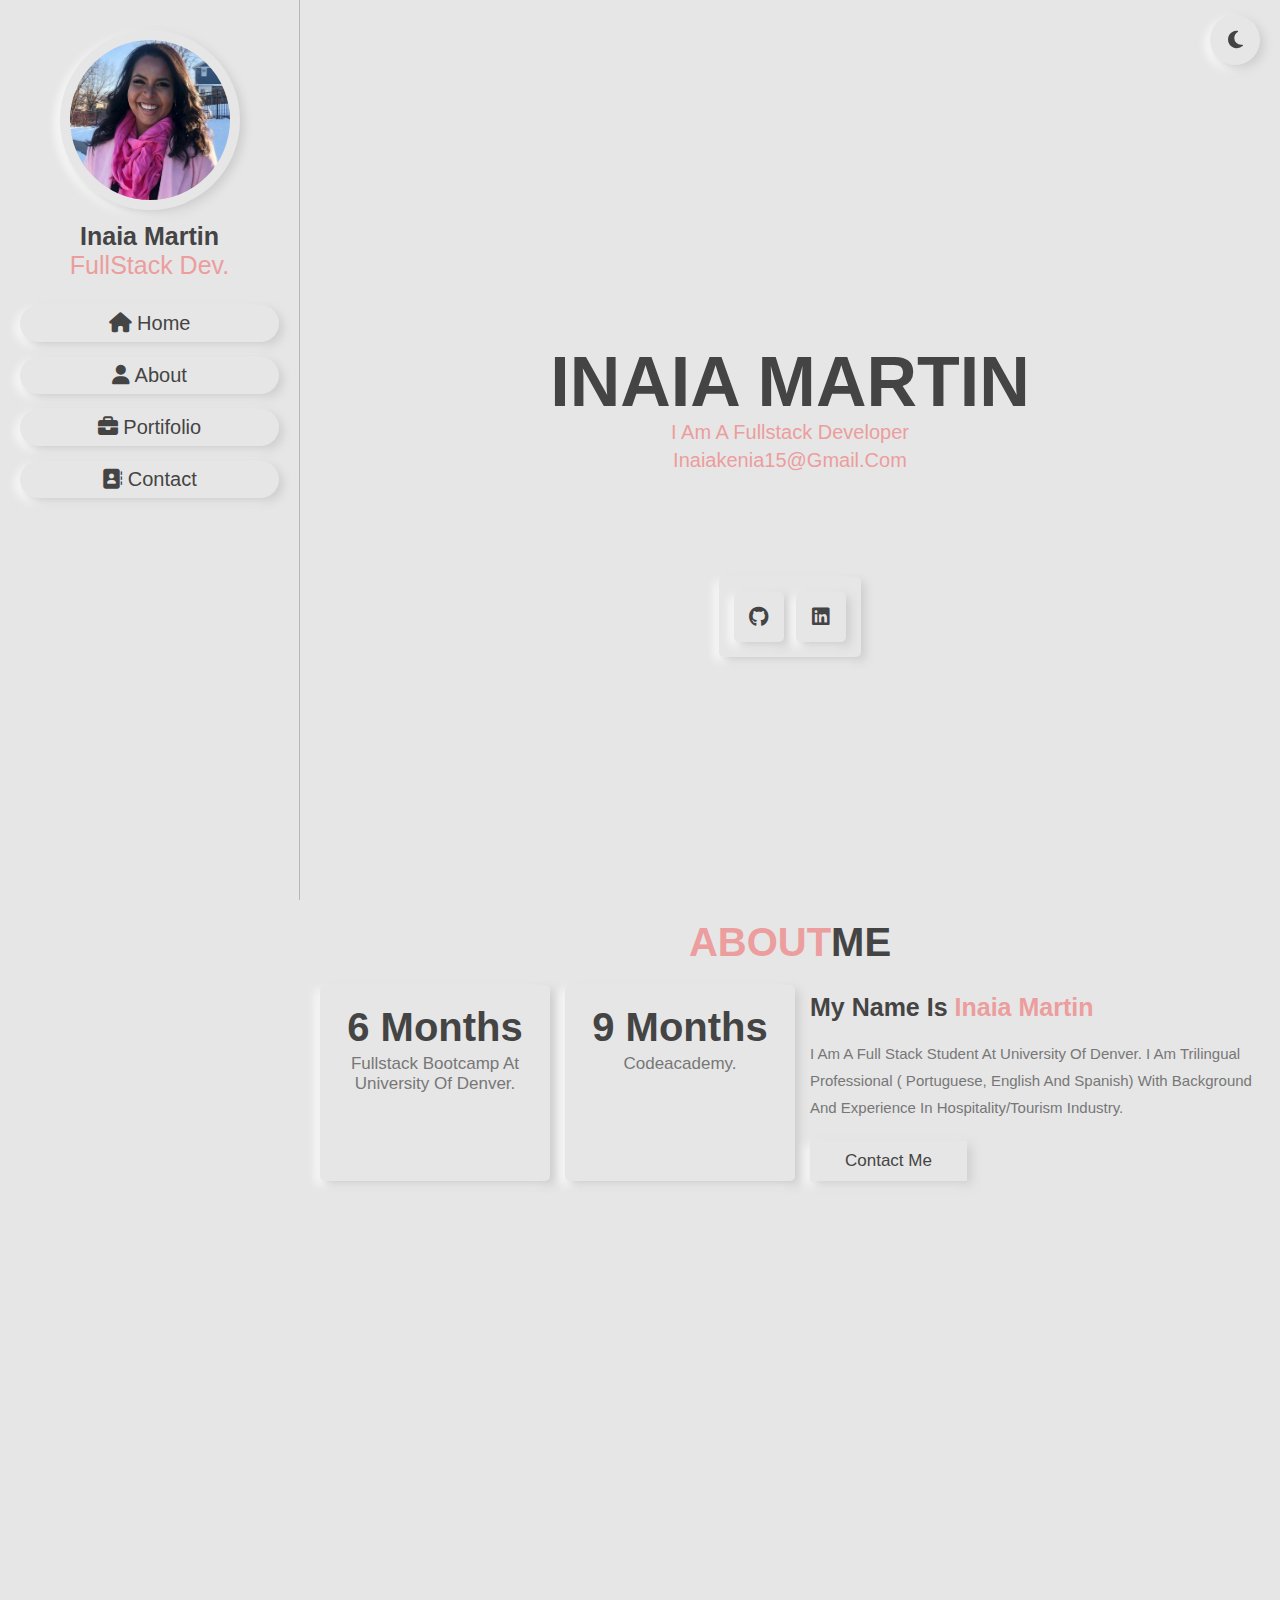
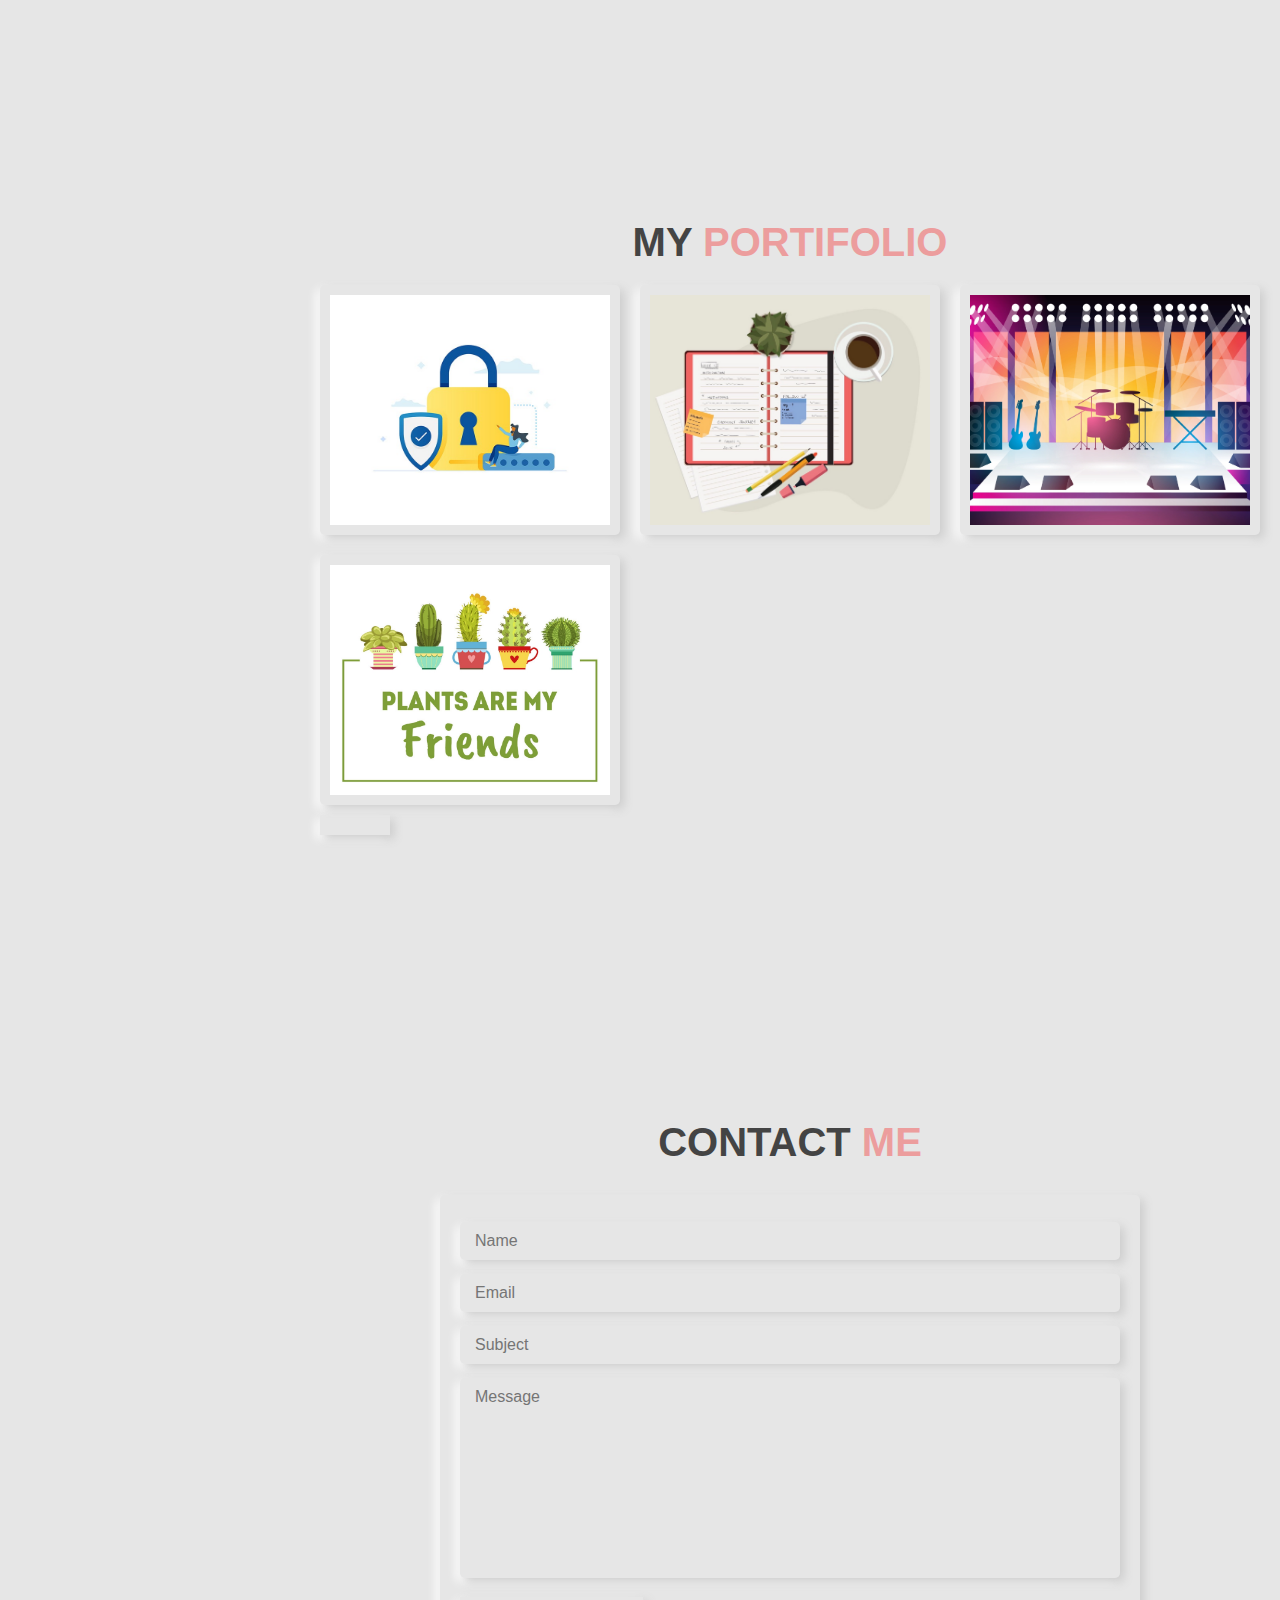
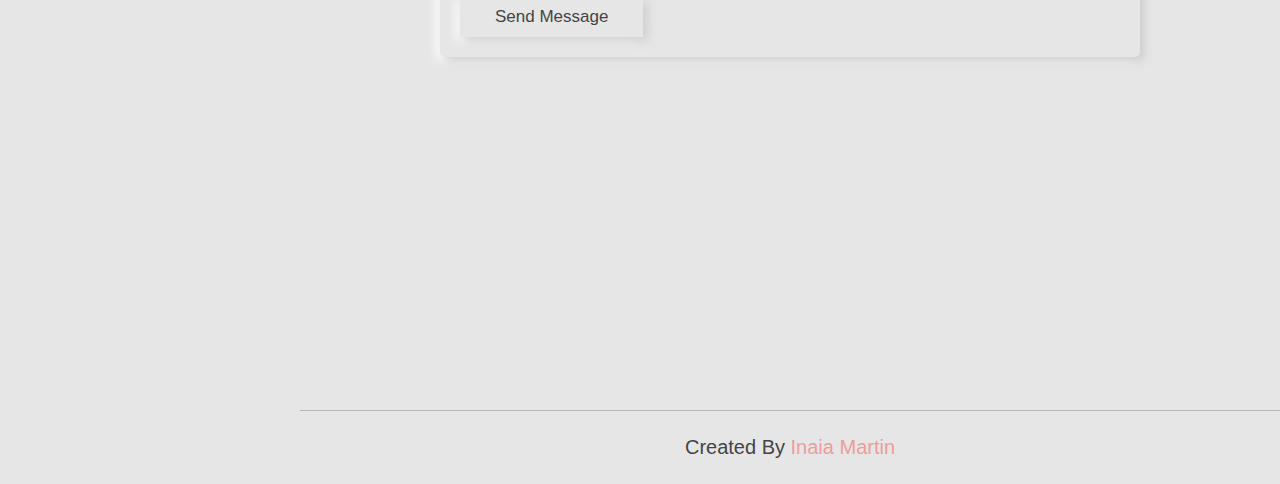
==== commit 375eb32d: "updated email" ====
--- a/index.html
+++ b/index.html
@@ -41,12 +41,8 @@
 
     <div class="content">
         <h3> Inaia Martin</h3>
-        <p>I am a fullstack developer</p>         
-<<<<<<< Updated upstream
-        <p>inaia5martin@gmail.com</p>
-=======
+        <p>I am a fullstack developer</p>
         <p>inaiakenia15@gmail.com</p>
->>>>>>> Stashed changes
         <a href="#home"></a>
     </div>
 
@@ -63,42 +59,21 @@
     <h1 class="heading"><span>About</span>me</h1>
 
     <div class="row">
-        <div class="content">
-            <h3>my name is <span>Inaia Martin</span></h3>
-    <p> I am a dedicated professional looking for a full stack developer role following my completion of the University of Denver’s FullStack BootCamp. 
-        I’m a dynamic learner (I speak native Portuguese, English and Spanish), and hard working (I completed DU’s bootcamp while working full time), and I’m excited to learn and grow in this new career. 
-
-</p>
-        </div>
         <div class="box-container">
             <div class="box">
-                <h3>FullStack</h3>
+                <h3>6 months</h3>
                 <p>Fullstack bootcamp at University of Denver. </p>
                 </div>
-                    <div class="box">
-                        <h3>Skills</h3>
-                        <p>HTML </p>
-                        <p>CSS </p>
-                        <p>Bootstrap </p>
-                        <p>JavaScript </p>
-                        <p>Express.js </p>
-                        <p>Node.js </p>
-                        <p>React.Js </p>
-                        <p>MongoDB</p>
-                        <p>Git</p>
-                        <p>Heroku</p>
-                        </div>
-                        <div class="box">
-                            <h3>Codeacademy.</h3>
-                            <p>HTML</p>
-                            <p>CSS</p>
-                            </div>
-                        <!-- <div class="box">
-                            <h3> BackEnd</h3>
-                            <p>MySQL </p>
-                            <p>MongoDB</p>
-                             </div> -->
-
+                <div class="box">
+                    <h3>9 months</h3>
+                    <p>Codeacademy.</p>
+                    </div>
+                    <div class="content">
+                        <h3>my name is <span>Inaia Martin</span></h3>
+                <p> I am a full stack student at University of Denver.
+                    I am trilingual professional ( Portuguese, English and Spanish) with background and experience in hospitality/tourism industry.</p>
+                    <a href="#about" class="btn">contact me</a>
+                    </div>
             </div>
         </div>
     </div>
@@ -143,11 +118,11 @@
                 </div>
 
                     <div class="box">
-                        <img src="images/realfake.jpg" alt="real-fake-store">
+                        <img src="images/plants.jpg" alt="plants">
                         <div class="content">
                             <h3>
-                          <a href="https://real-fake-store.herokuapp.com/" target="_blank">real-fake-store</a>
-                          <a href="https://github.com/darrinling/real-fake-store" target="_blank">(repo link)</a>
+                          <a href=" https://plant-friend.herokuapp.com/" target="_blank">Plant Friend</a>
+                          <a href="https://github.com/InaiaK/PlantFriend" target="_blank">(repo link)</a>
                         </h3>
                         </div>
                     </div>
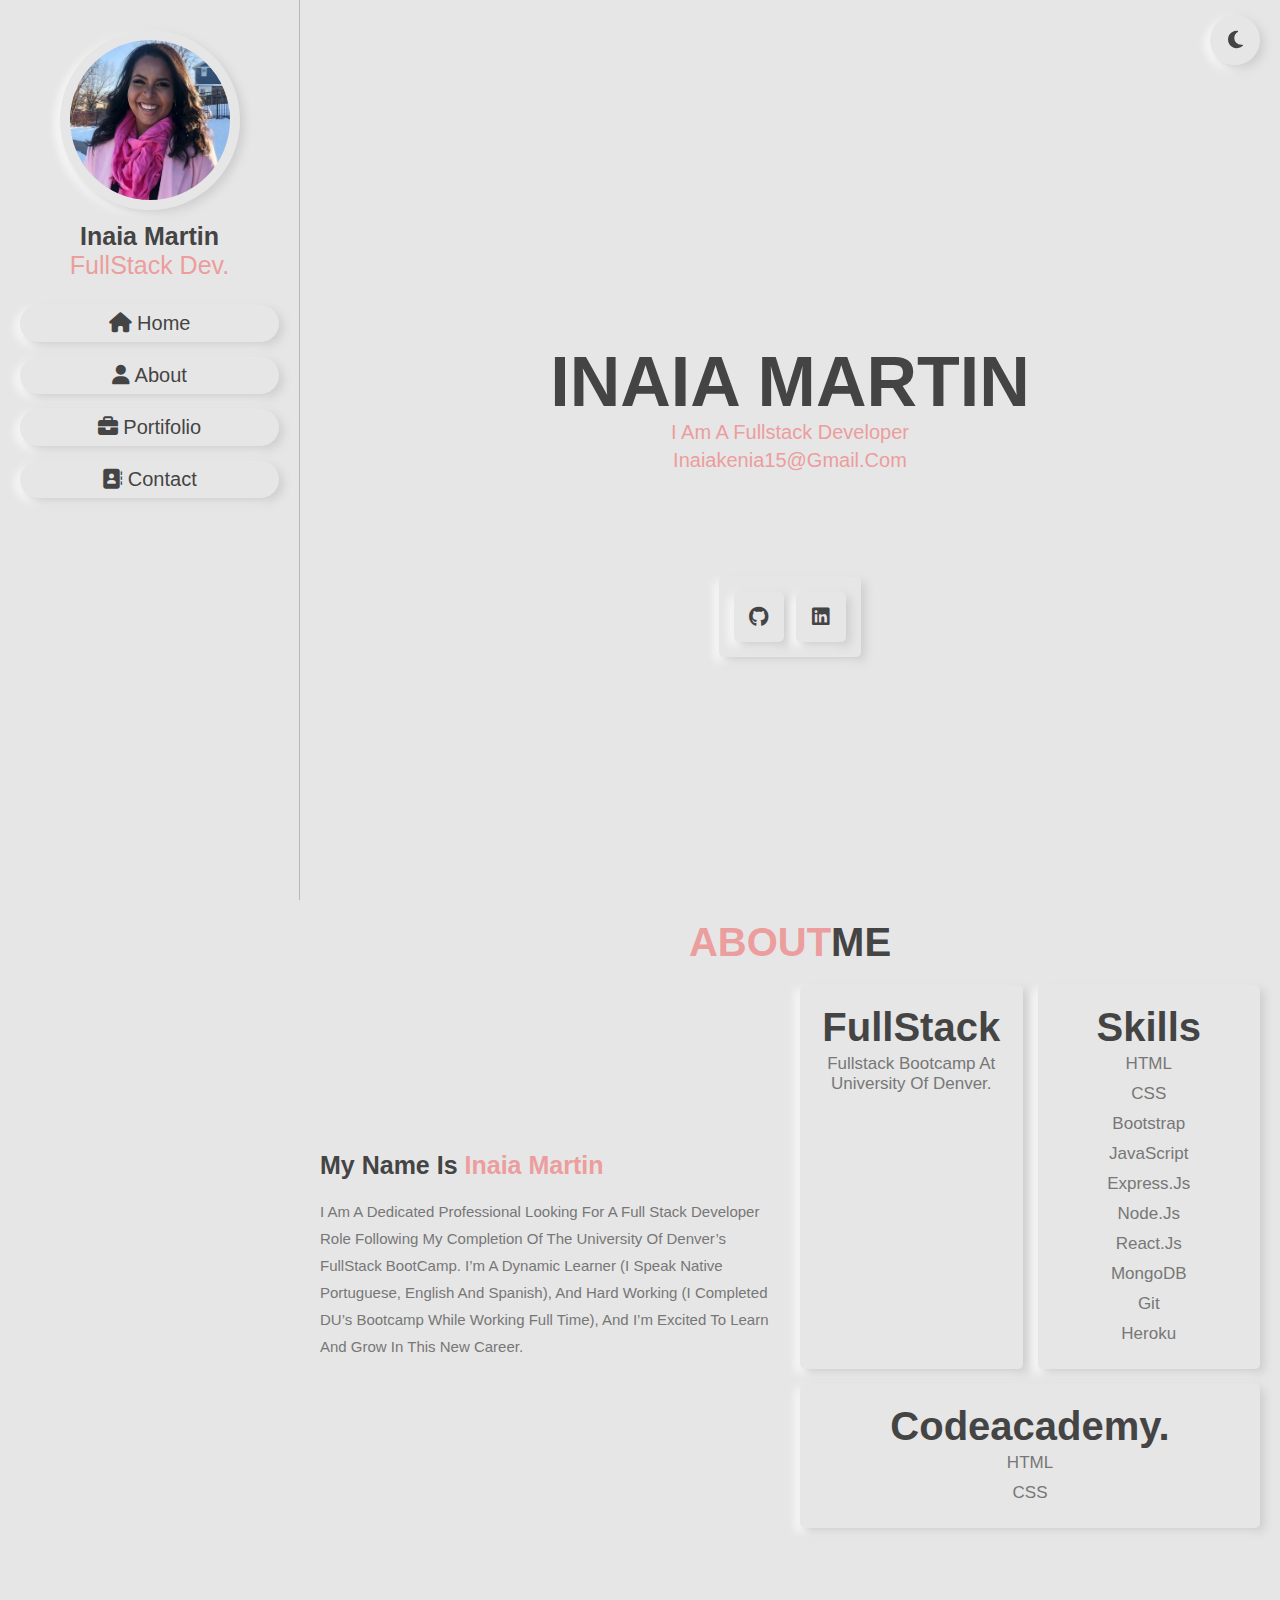
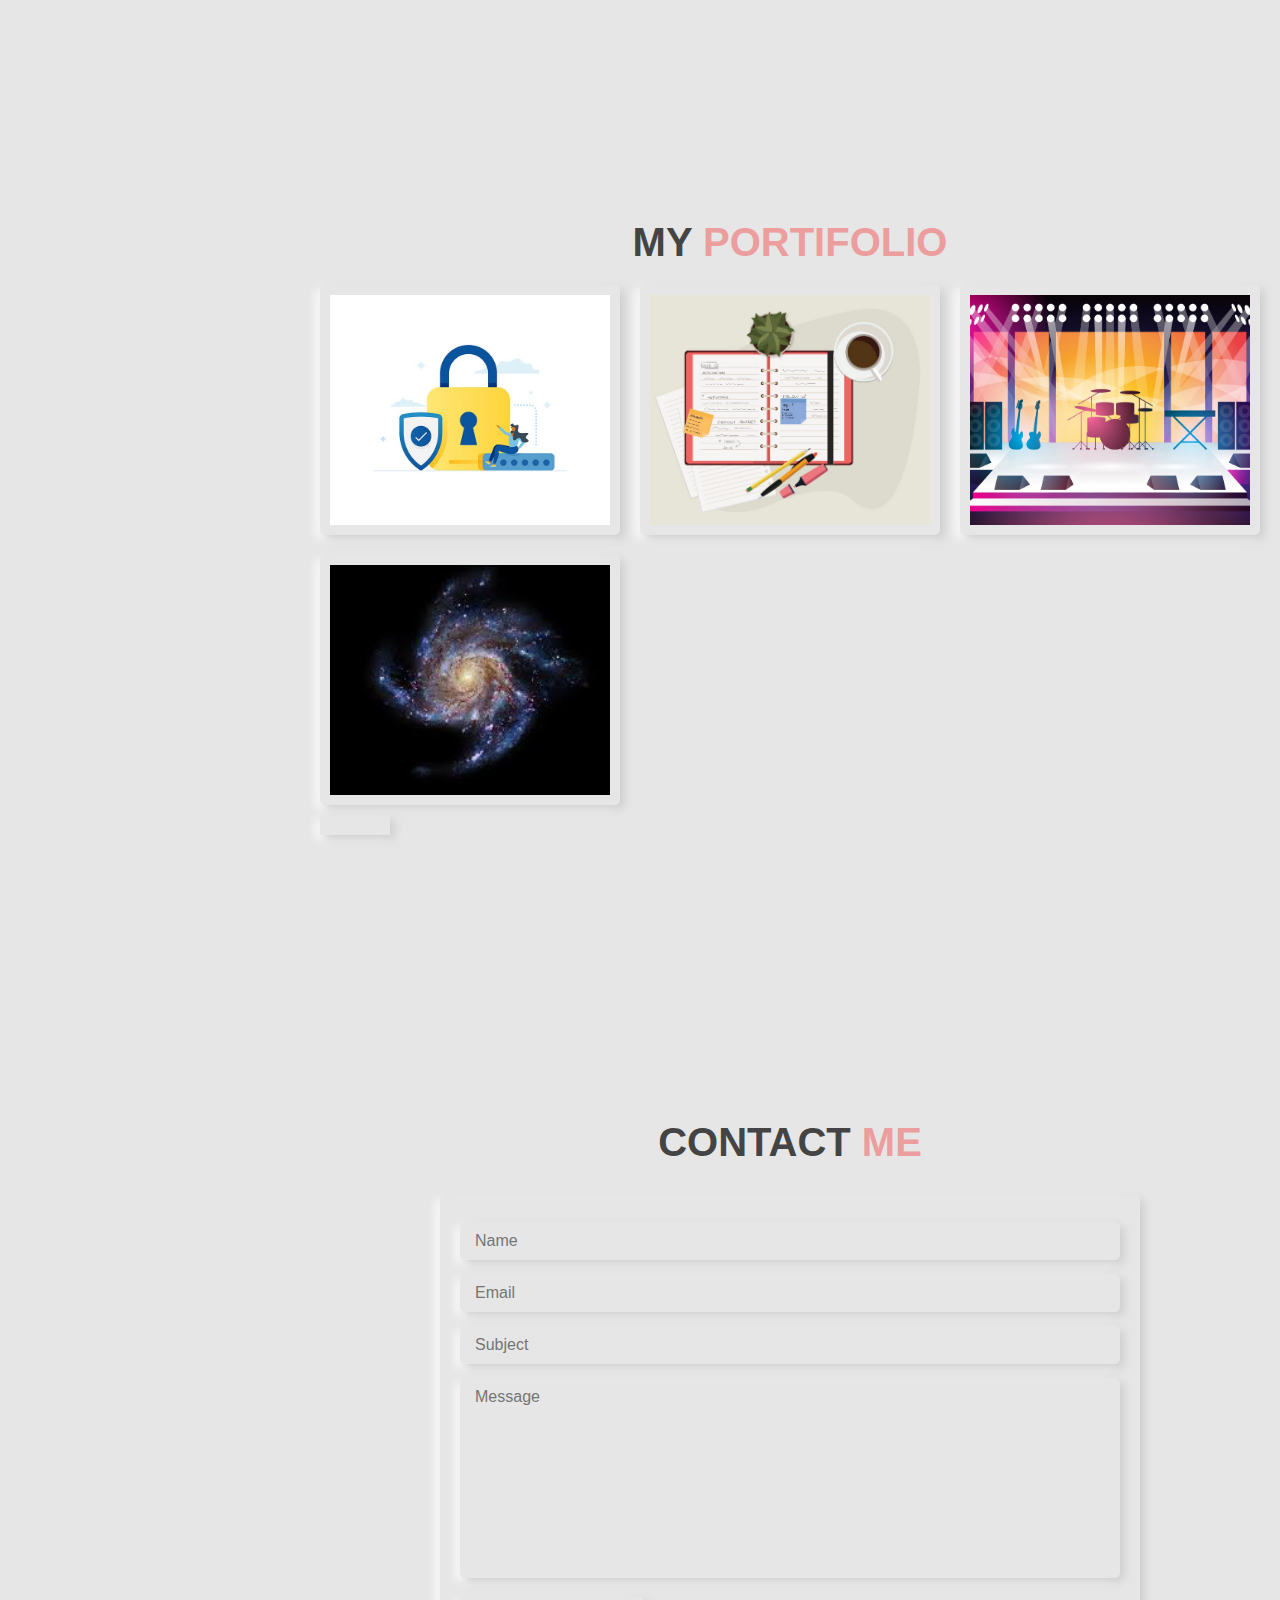
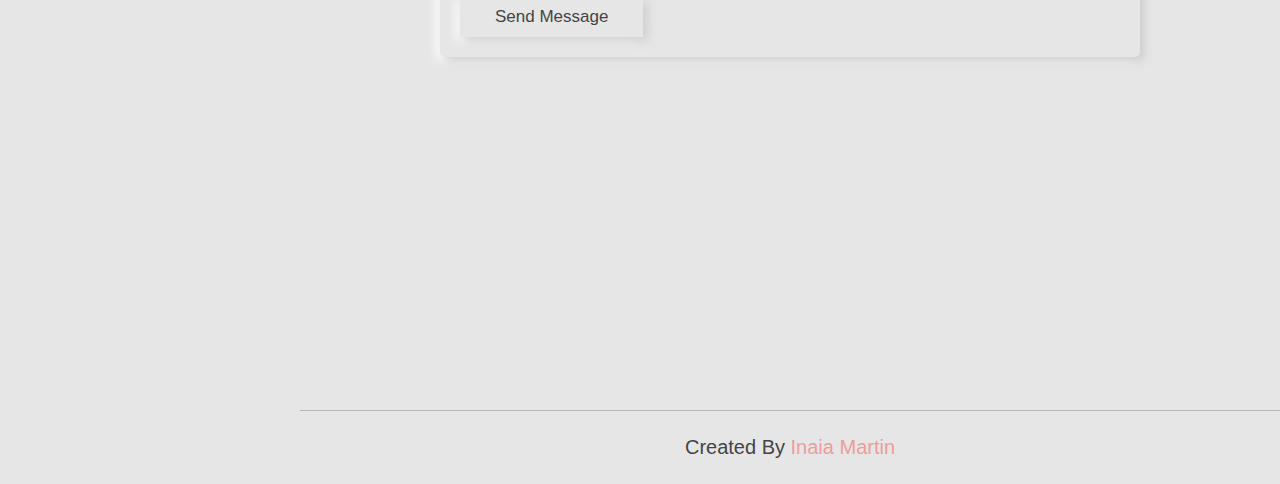
==== commit 23650aad: "updated email" ====
--- a/index.html
+++ b/index.html
@@ -43,7 +43,7 @@
         <h3> Inaia Martin</h3>
         <p>I am a fullstack developer</p>
         <p>inaiakenia15@gmail.com</p>
-        <a href="#home"></a>
+       <a href="#home"></a>
     </div>
 
 <div class="share">
@@ -59,21 +59,42 @@
     <h1 class="heading"><span>About</span>me</h1>
 
     <div class="row">
+        <div class="content">
+            <h3>my name is <span>Inaia Martin</span></h3>
+    <p> I am a dedicated professional looking for a full stack developer role following my completion of the University of Denver’s FullStack BootCamp. 
+        I’m a dynamic learner (I speak native Portuguese, English and Spanish), and hard working (I completed DU’s bootcamp while working full time), and I’m excited to learn and grow in this new career. 
+
+</p>
+        </div>
         <div class="box-container">
             <div class="box">
-                <h3>6 months</h3>
+                <h3>FullStack</h3>
                 <p>Fullstack bootcamp at University of Denver. </p>
                 </div>
-                <div class="box">
-                    <h3>9 months</h3>
-                    <p>Codeacademy.</p>
-                    </div>
-                    <div class="content">
-                        <h3>my name is <span>Inaia Martin</span></h3>
-                <p> I am a full stack student at University of Denver.
-                    I am trilingual professional ( Portuguese, English and Spanish) with background and experience in hospitality/tourism industry.</p>
-                    <a href="#about" class="btn">contact me</a>
-                    </div>
+                    <div class="box">
+                        <h3>Skills</h3>
+                        <p>HTML </p>
+                        <p>CSS </p>
+                        <p>Bootstrap </p>
+                        <p>JavaScript </p>
+                        <p>Express.js </p>
+                        <p>Node.js </p>
+                        <p>React.Js </p>
+                        <p>MongoDB</p>
+                        <p>Git</p>
+                        <p>Heroku</p>
+                        </div>
+                        <div class="box">
+                            <h3>Codeacademy.</h3>
+                            <p>HTML</p>
+                            <p>CSS</p>
+                            </div>
+                        <!-- <div class="box">
+                            <h3> BackEnd</h3>
+                            <p>MySQL </p>
+                            <p>MongoDB</p>
+                             </div> -->
+
             </div>
         </div>
     </div>
@@ -118,11 +139,11 @@
                 </div>
 
                     <div class="box">
-                        <img src="images/plants.jpg" alt="plants">
+                        <img src="images/realfake.jpg" alt="real-fake-store">
                         <div class="content">
                             <h3>
-                          <a href=" https://plant-friend.herokuapp.com/" target="_blank">Plant Friend</a>
-                          <a href="https://github.com/InaiaK/PlantFriend" target="_blank">(repo link)</a>
+                          <a href="https://real-fake-store.herokuapp.com/" target="_blank">real-fake-store</a>
+                          <a href="https://github.com/darrinling/real-fake-store" target="_blank">(repo link)</a>
                         </h3>
                         </div>
                     </div>
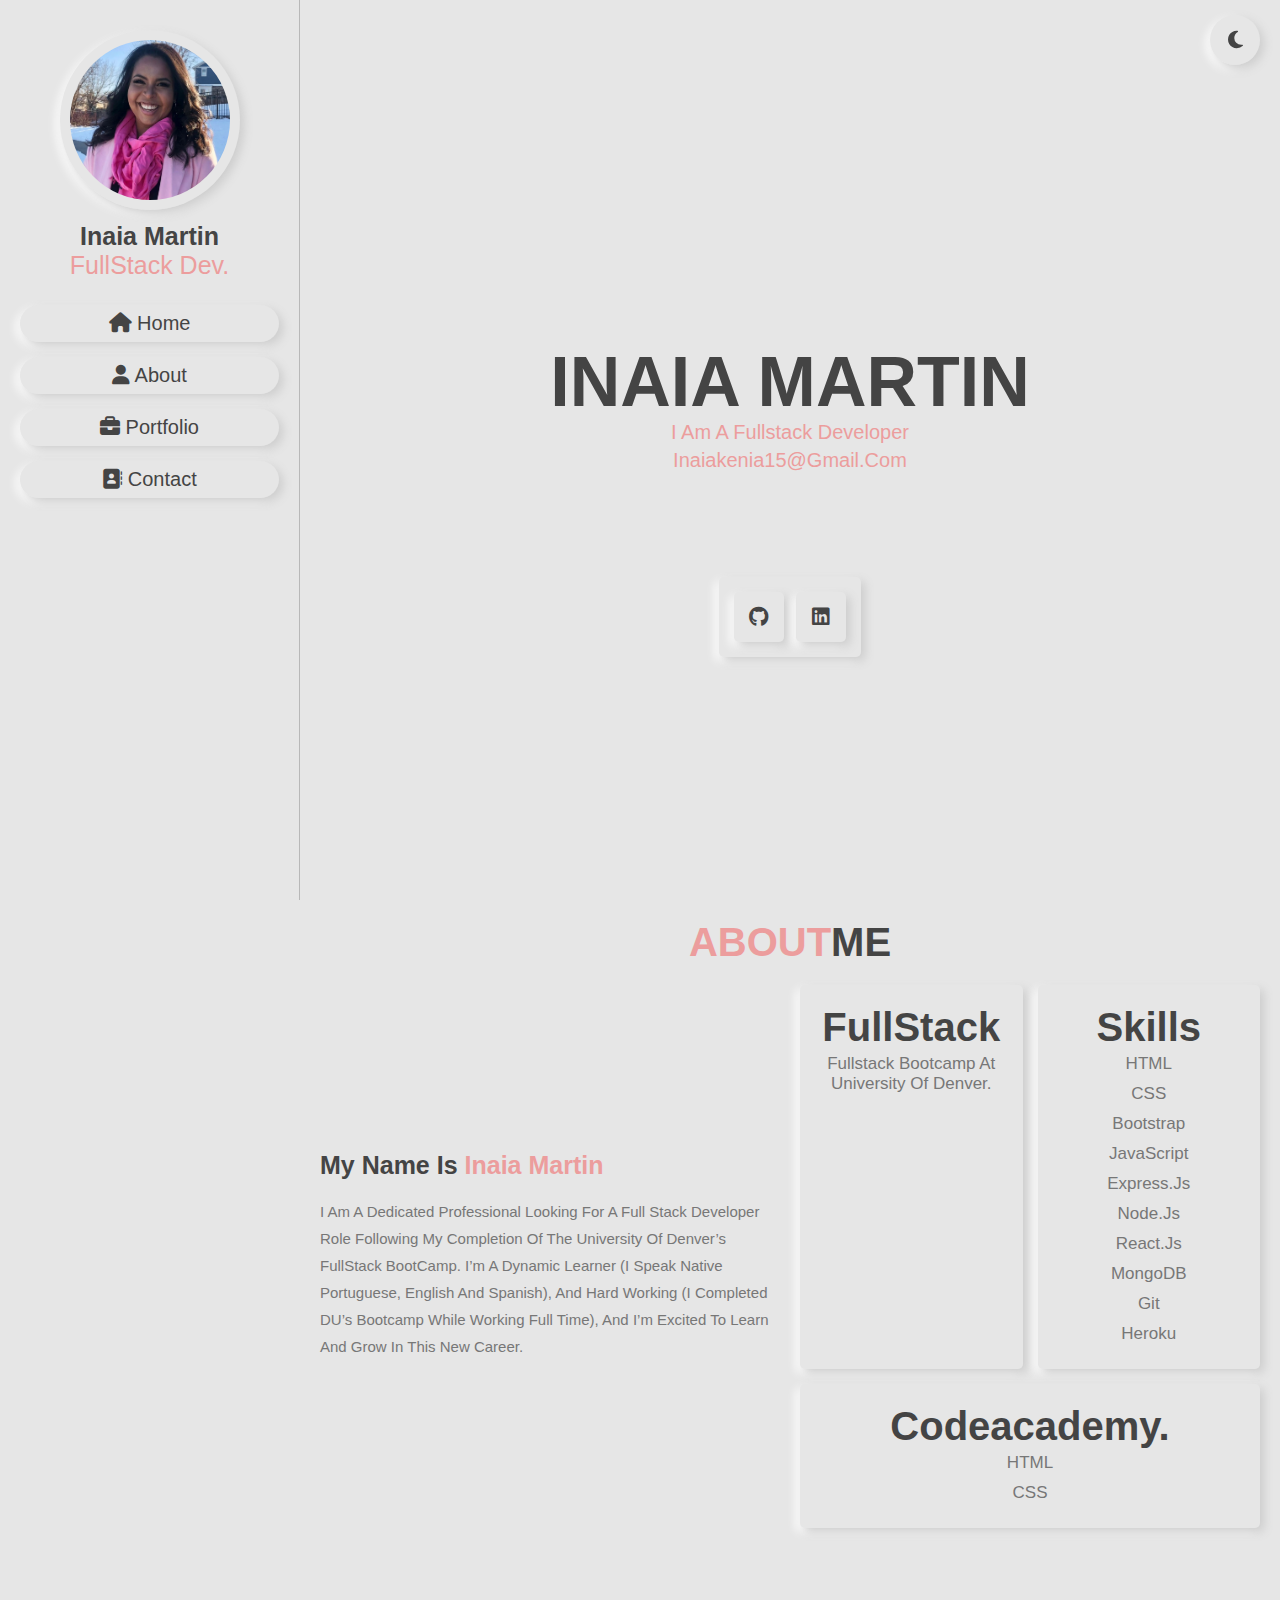
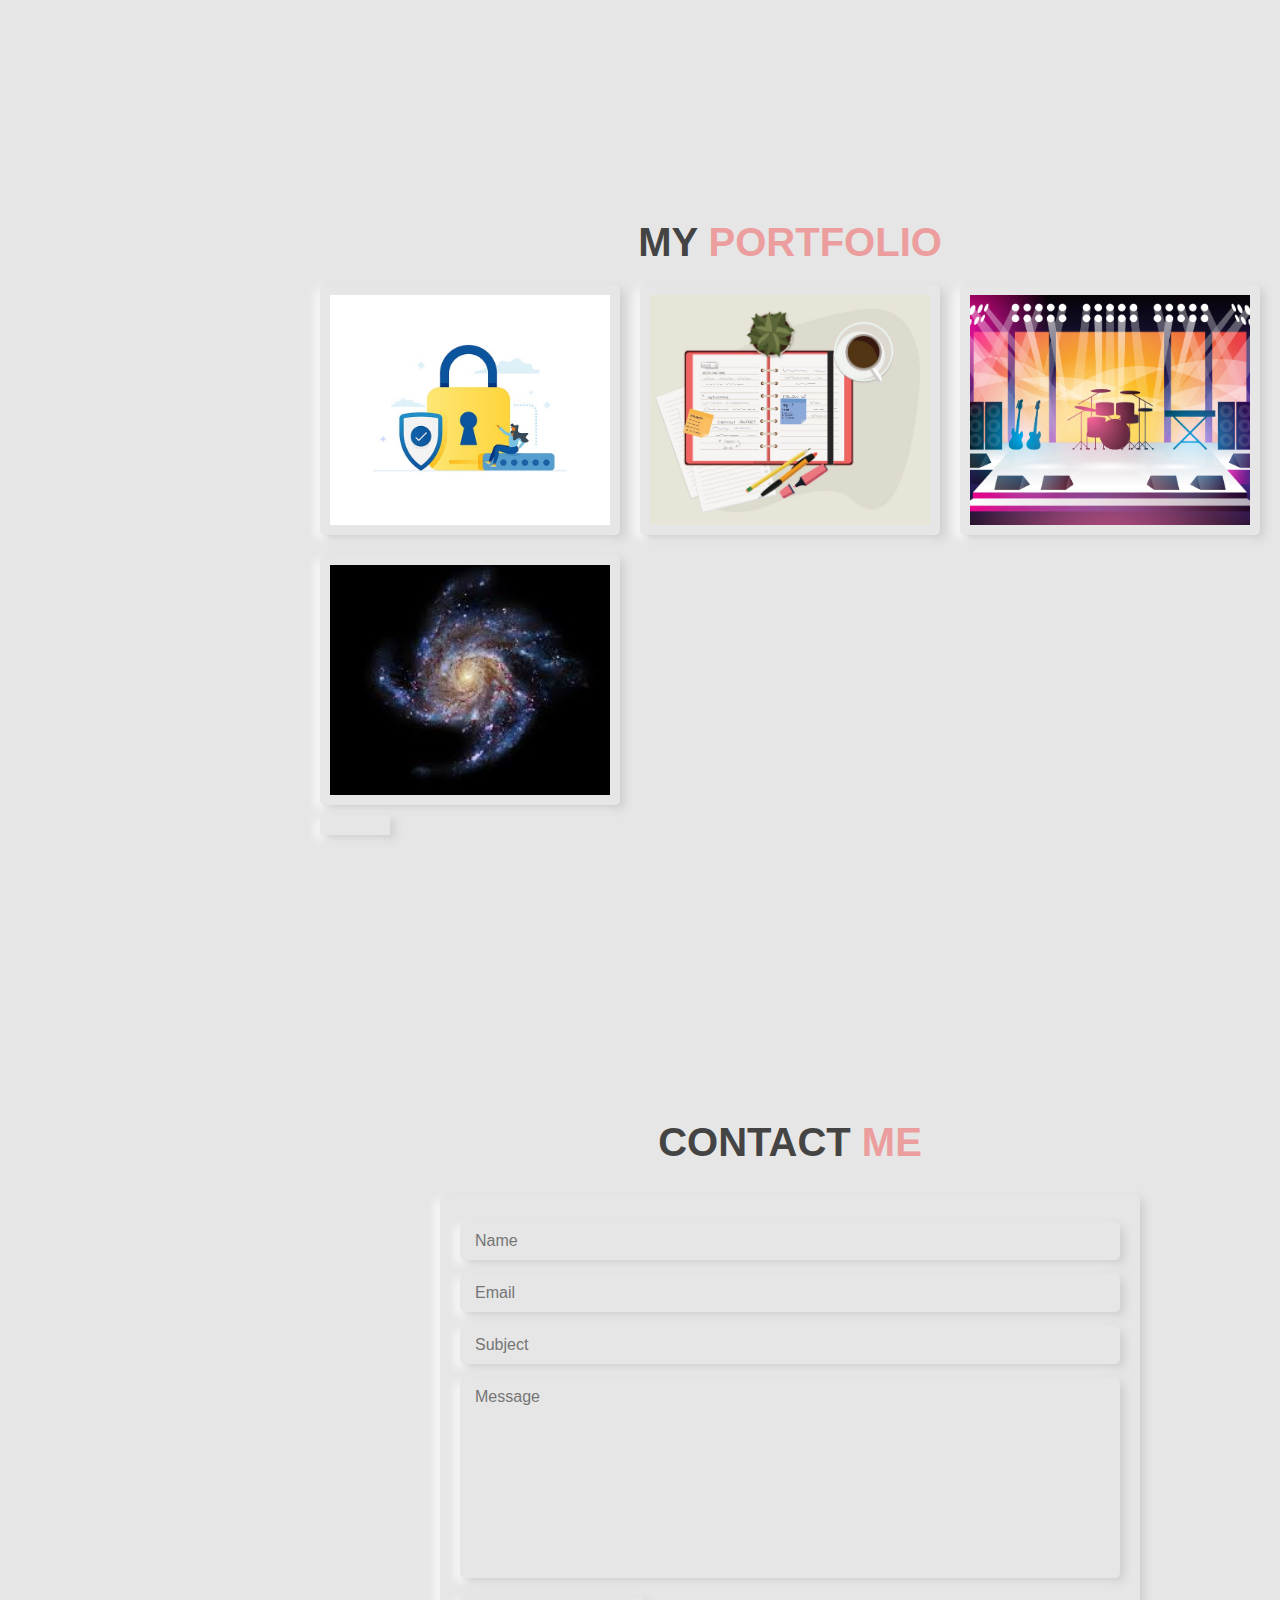
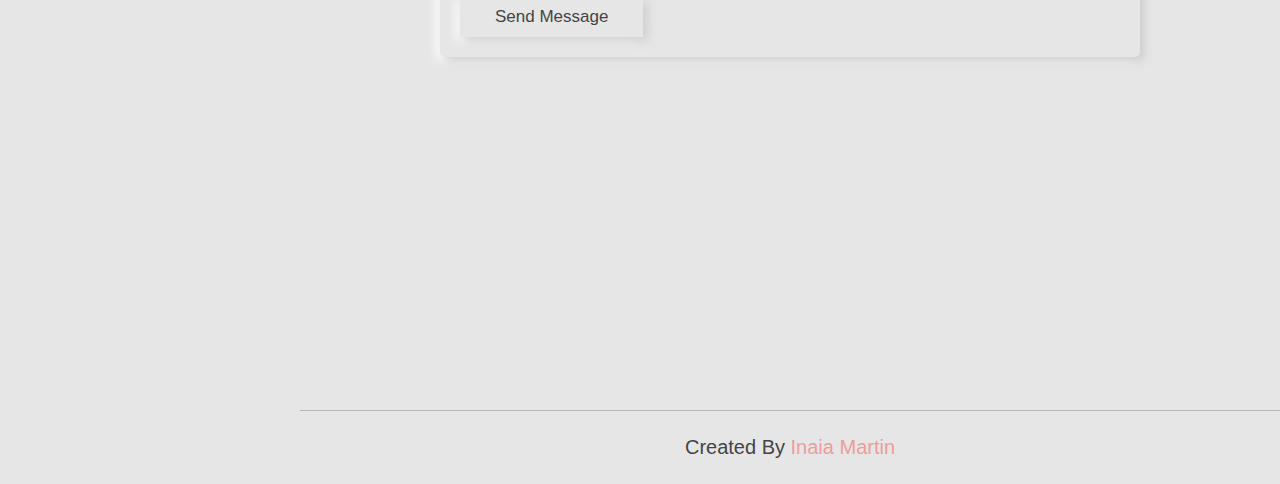
==== commit 2e3035fd: "portfolio" ====
--- a/index.html
+++ b/index.html
@@ -26,7 +26,7 @@
     <nav class ="navbar">
         <a href="#home"> <i class="fas fa-home"></i><span>                                        Home</span></a>
         <a href="#about"> <i class="fas fa-user"></i><span>                                      About</span></a>
-        <a href="#portifolio"> <i class="fas fa-briefcase"></i><span>                            Portifolio</span></a>
+        <a href="#portifolio"> <i class="fas fa-briefcase"></i><span>                            Portfolio</span></a>
         <a href="#contact"> <i class="fas fa-address-book"></i><span>                            Contact</span></a>
     </nav>
 </header>
@@ -104,7 +104,7 @@
 
 <section class="portifolio" id="portifolio">
 
-    <h1 class="heading"> my <span>portifolio</span></h1>
+    <h1 class="heading"> my <span>portfolio</span></h1>
 
     <div class="box-container">
 
